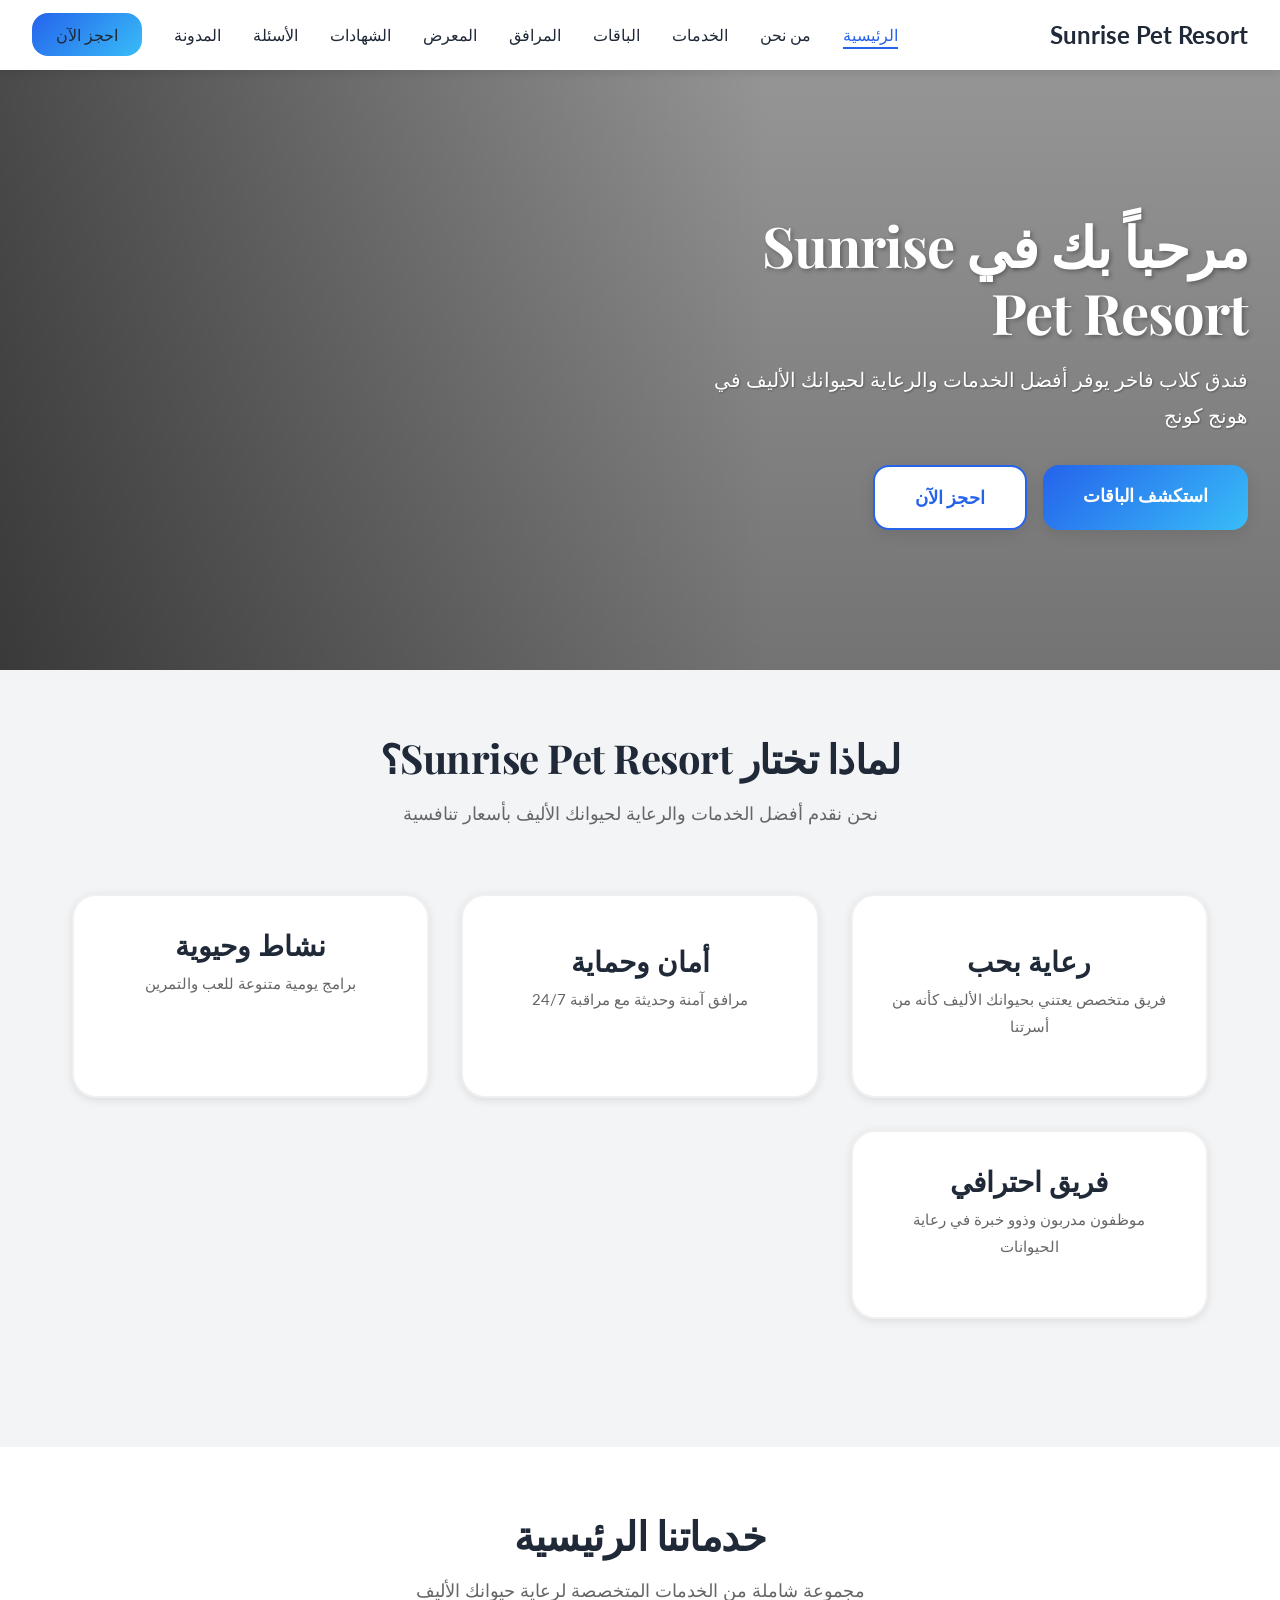
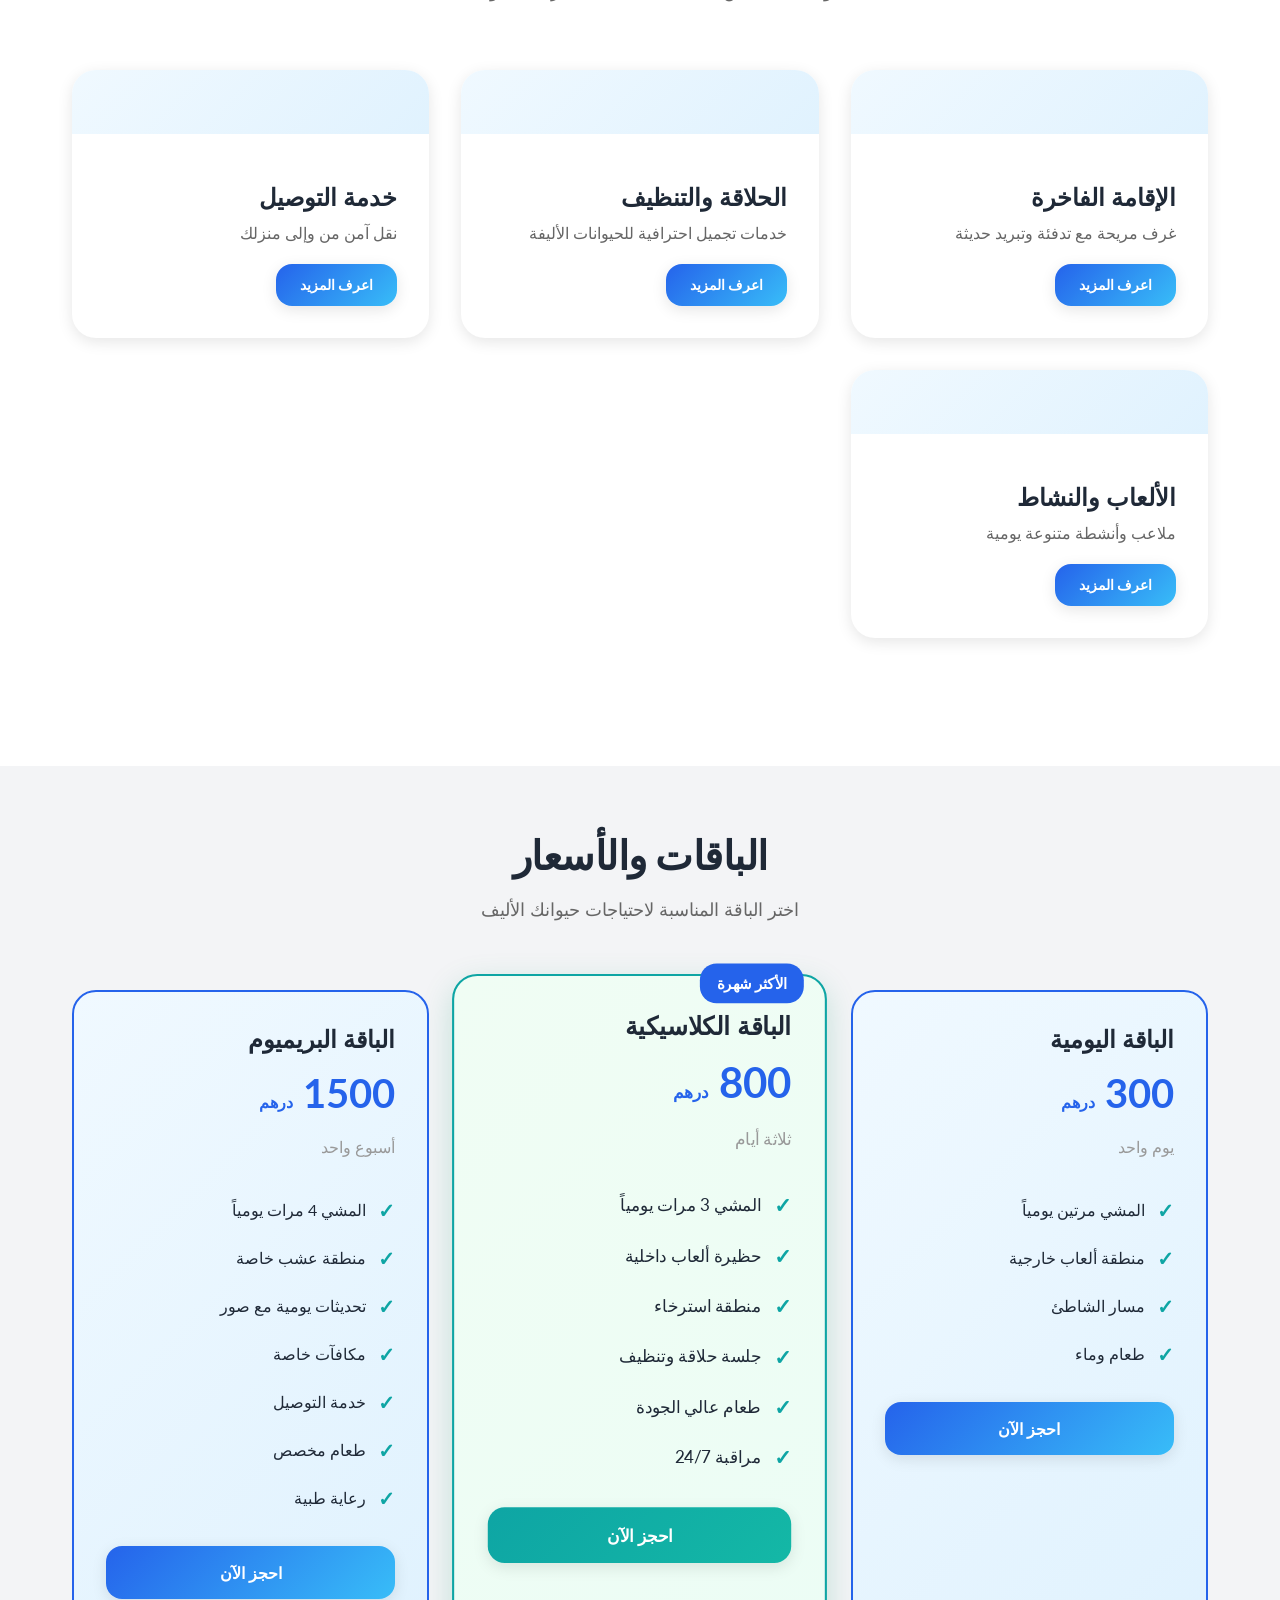
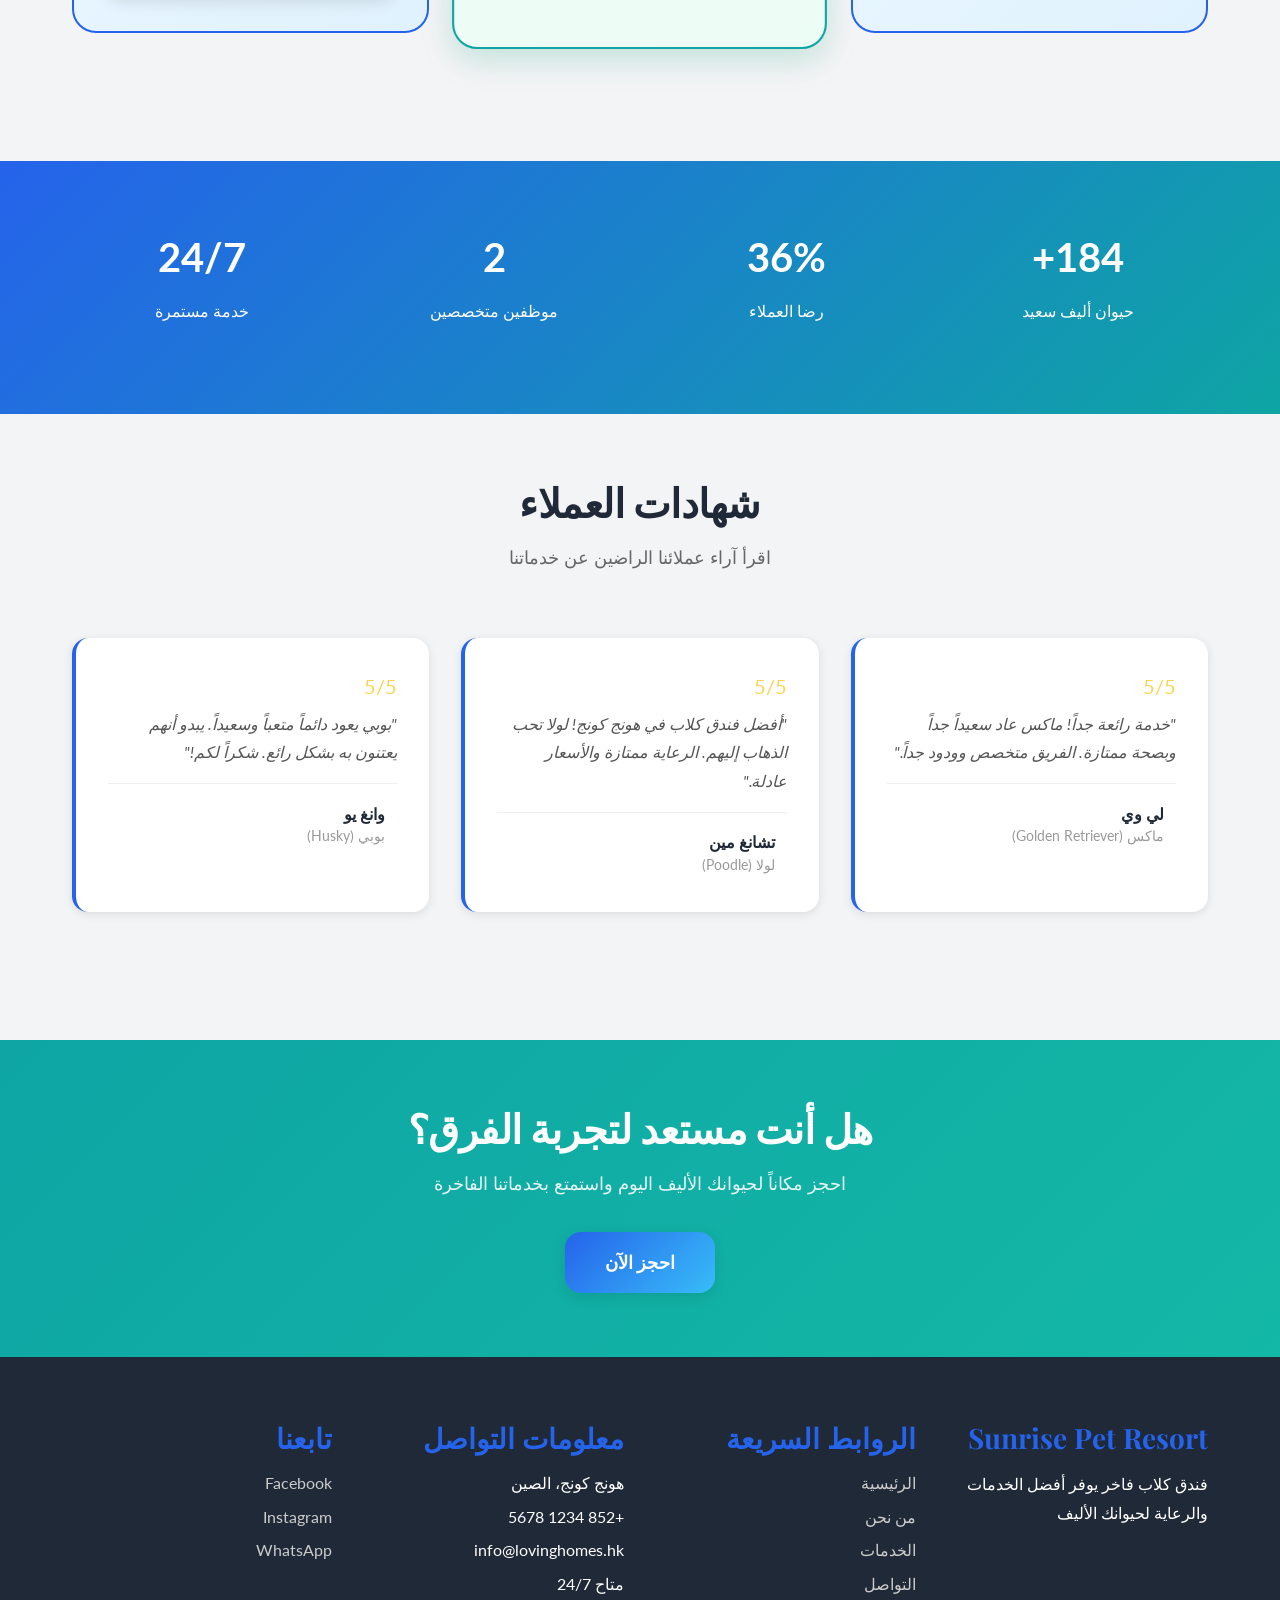
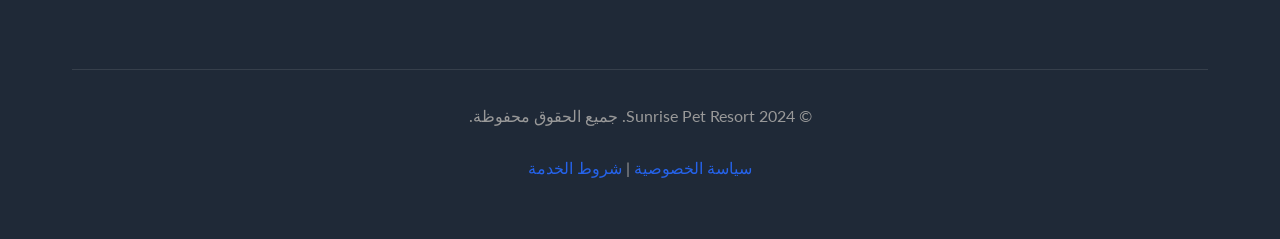
==== html/index.html @ bf55889b "Merge pull request #2 from hamzaalomari079-coder/codex/implement-multiple-website-changes Refactor s" ====
<!DOCTYPE html>
<html lang="ar" dir="rtl">
<head>
 <meta charset="UTF-8">
 <meta name="viewport" content="width=device-width, initial-scale=1.0">
 <meta name="description" content="Sunrise Pet Resort - فندق كلاب فاخر في هونج كونج يوفر أفضل الخدمات والرعاية">
 <title>Sunrise Pet Resort - فندق الكلاب الفاخر</title>
 <link rel="stylesheet" href="../css/style.css">
</head>
<body>
 <!-- ============================================
    HEADER & NAVIGATION
    ============================================ -->
 <header>
  <nav class="navbar">
   <a href="index.html" class="logo">
    
    <span>Sunrise Pet Resort</span>
   </a>
   
   <ul class="nav-links">
    <li><a href="index.html" class="active">الرئيسية</a></li>
    <li><a href="about.html">من نحن</a></li>
    <li><a href="services.html">الخدمات</a></li>
    <li><a href="packages.html">الباقات</a></li>
    <li><a href="facilities.html">المرافق</a></li>
    <li><a href="gallery.html">المعرض</a></li>
    <li><a href="testimonials.html">الشهادات</a></li>
    <li><a href="faq.html">الأسئلة</a></li>
    <li><a href="blog.html">المدونة</a></li>
    <li><a href="contact.html" class="cta-btn">احجز الآن</a></li>
   </ul>
   
   <div class="hamburger">
    <span></span>
    <span></span>
    <span></span>
   </div>
  </nav>
 </header>

 <!-- ============================================
    HERO SECTION
    ============================================ -->
 <section class="hero">
  <div class="hero-content">
   <h1>مرحباً بك في Sunrise Pet Resort</h1>
   <p>فندق كلاب فاخر يوفر أفضل الخدمات والرعاية لحيوانك الأليف في هونج كونج</p>
   <div class="hero-buttons">
    <a href="packages.html" class="btn btn-primary btn-lg">استكشف الباقات</a>
    <a href="contact.html" class="btn btn-secondary btn-lg">احجز الآن</a>
   </div>
  </div>
 </section>

 <!-- ============================================
    WHY CHOOSE US SECTION
    ============================================ -->
 <section class="section bg-light">
  <div class="container">
   <div class="section-title">
    <h2>لماذا تختار Sunrise Pet Resort؟</h2>
    <p>نحن نقدم أفضل الخدمات والرعاية لحيوانك الأليف بأسعار تنافسية</p>
   </div>

   <div class="features-grid">
    <div class="feature-card">
     <div class="feature-icon"></div>
     <h3>رعاية بحب</h3>
     <p>فريق متخصص يعتني بحيوانك الأليف كأنه من أسرتنا</p>
    </div>

    <div class="feature-card">
     <div class="feature-icon"></div>
     <h3>أمان وحماية</h3>
     <p>مرافق آمنة وحديثة مع مراقبة 24/7</p>
    </div>

    <div class="feature-card">
     
     <h3>نشاط وحيوية</h3>
     <p>برامج يومية متنوعة للعب والتمرين</p>
    </div>

    <div class="feature-card">
     
     <h3>فريق احترافي</h3>
     <p>موظفون مدربون وذوو خبرة في رعاية الحيوانات</p>
    </div>
   </div>
  </div>
 </section>

 <!-- ============================================
    SERVICES SECTION
    ============================================ -->
 <section class="section">
  <div class="container">
   <div class="section-title">
    <h2>خدماتنا الرئيسية</h2>
    <p>مجموعة شاملة من الخدمات المتخصصة لرعاية حيوانك الأليف</p>
   </div>

   <div class="features-grid">
    <div class="card">
     <div class="feature-icon" style="text-align: center; padding: 2rem; background: linear-gradient(135deg, #F0F9FF 0%, #E0F2FE 100%); font-size: 3rem;"></div>
     <div class="card-content">
      <h3 class="card-title">الإقامة الفاخرة</h3>
      <p class="card-text">غرف مريحة مع تدفئة وتبريد حديثة</p>
      <a href="services.html" class="btn btn-primary btn-sm">اعرف المزيد</a>
     </div>
    </div>

    <div class="card">
     <div class="feature-icon" style="text-align: center; padding: 2rem; background: linear-gradient(135deg, #F0F9FF 0%, #E0F2FE 100%); font-size: 3rem;"></div>
     <div class="card-content">
      <h3 class="card-title">الحلاقة والتنظيف</h3>
      <p class="card-text">خدمات تجميل احترافية للحيوانات الأليفة</p>
      <a href="services.html" class="btn btn-primary btn-sm">اعرف المزيد</a>
     </div>
    </div>

    <div class="card">
     <div class="feature-icon" style="text-align: center; padding: 2rem; background: linear-gradient(135deg, #F0F9FF 0%, #E0F2FE 100%); font-size: 3rem;"></div>
     <div class="card-content">
      <h3 class="card-title">خدمة التوصيل</h3>
      <p class="card-text">نقل آمن من وإلى منزلك</p>
      <a href="services.html" class="btn btn-primary btn-sm">اعرف المزيد</a>
     </div>
    </div>

    <div class="card">
     <div class="feature-icon" style="text-align: center; padding: 2rem; background: linear-gradient(135deg, #F0F9FF 0%, #E0F2FE 100%); font-size: 3rem;"></div>
     <div class="card-content">
      <h3 class="card-title">الألعاب والنشاط</h3>
      <p class="card-text">ملاعب وأنشطة متنوعة يومية</p>
      <a href="services.html" class="btn btn-primary btn-sm">اعرف المزيد</a>
     </div>
    </div>
   </div>
  </div>
 </section>

 <!-- ============================================
    PACKAGES SECTION
    ============================================ -->
 <section class="section bg-light">
  <div class="container">
   <div class="section-title">
    <h2>الباقات والأسعار</h2>
    <p>اختر الباقة المناسبة لاحتياجات حيوانك الأليف</p>
   </div>

   <div class="features-grid">
    <div class="package-card">
     <h3 class="card-title">الباقة اليومية</h3>
     <div class="package-price">300 <span style="font-size: 1rem;">درهم</span></div>
     <p class="text-muted">يوم واحد</p>
     <ul class="package-features">
      <li>المشي مرتين يومياً</li>
      <li>منطقة ألعاب خارجية</li>
      <li>مسار الشاطئ</li>
      <li>طعام وماء</li>
     </ul>
     <a href="contact.html" class="btn btn-primary" style="width: 100%; text-align: center;">احجز الآن</a>
    </div>

    <div class="package-card featured">
     <div class="package-badge">الأكثر شهرة</div>
     <h3 class="card-title">الباقة الكلاسيكية</h3>
     <div class="package-price">800 <span style="font-size: 1rem;">درهم</span></div>
     <p class="text-muted">ثلاثة أيام</p>
     <ul class="package-features">
      <li>المشي 3 مرات يومياً</li>
      <li>حظيرة ألعاب داخلية</li>
      <li>منطقة استرخاء</li>
      <li>جلسة حلاقة وتنظيف</li>
      <li>طعام عالي الجودة</li>
      <li>مراقبة 24/7</li>
     </ul>
     <a href="contact.html" class="btn btn-green" style="width: 100%; text-align: center;">احجز الآن</a>
    </div>

    <div class="package-card">
     <h3 class="card-title">الباقة البريميوم</h3>
     <div class="package-price">1500 <span style="font-size: 1rem;">درهم</span></div>
     <p class="text-muted">أسبوع واحد</p>
     <ul class="package-features">
      <li>المشي 4 مرات يومياً</li>
      <li>منطقة عشب خاصة</li>
      <li>تحديثات يومية مع صور</li>
      <li>مكافآت خاصة</li>
      <li>خدمة التوصيل</li>
      <li>طعام مخصص</li>
      <li>رعاية طبية</li>
     </ul>
     <a href="contact.html" class="btn btn-primary" style="width: 100%; text-align: center;">احجز الآن</a>
    </div>
   </div>
  </div>
 </section>

 <!-- ============================================
    STATS SECTION
    ============================================ -->
 <section class="section" style="background: linear-gradient(135deg, #2563EB 0%, #0EA5A4 100%); color: white;">
  <div class="container">
   <div class="stats-section" style="display: grid; grid-template-columns: repeat(auto-fit, minmax(200px, 1fr)); gap: 2rem; text-align: center;">
    <div>
     <div style="font-size: 2.5rem; font-weight: 700; margin-bottom: 0.5rem;">
      <span data-count="500">0</span>+
     </div>
     <p>حيوان أليف سعيد</p>
    </div>
    <div>
     <div style="font-size: 2.5rem; font-weight: 700; margin-bottom: 0.5rem;">
      <span data-count="98">0</span>%
     </div>
     <p>رضا العملاء</p>
    </div>
    <div>
     <div style="font-size: 2.5rem; font-weight: 700; margin-bottom: 0.5rem;">
      <span data-count="8">0</span>
     </div>
     <p>موظفين متخصصين</p>
    </div>
    <div>
     <div style="font-size: 2.5rem; font-weight: 700; margin-bottom: 0.5rem;">
      24/7
     </div>
     <p>خدمة مستمرة</p>
    </div>
   </div>
  </div>
 </section>

 <!-- ============================================
    TESTIMONIALS SECTION
    ============================================ -->
 <section class="section bg-light">
  <div class="container">
   <div class="section-title">
    <h2>شهادات العملاء</h2>
    <p>اقرأ آراء عملائنا الراضين عن خدماتنا</p>
   </div>

   <div class="features-grid">
    <div class="testimonial-card">
     <div class="stars">5/5</div>
     <p class="testimonial-text">"خدمة رائعة جداً! ماكس عاد سعيداً جداً وبصحة ممتازة. الفريق متخصص وودود جداً."</p>
     <div class="testimonial-author">
      <div class="author-avatar">‍</div>
      <div class="author-info">
       <h4>لي وي</h4>
       <p>ماكس (Golden Retriever)</p>
      </div>
     </div>
    </div>

    <div class="testimonial-card">
     <div class="stars">5/5</div>
     <p class="testimonial-text">"أفضل فندق كلاب في هونج كونج! لولا تحب الذهاب إليهم. الرعاية ممتازة والأسعار عادلة."</p>
     <div class="testimonial-author">
      <div class="author-avatar">‍</div>
      <div class="author-info">
       <h4>تشانغ مين</h4>
       <p>لولا (Poodle)</p>
      </div>
     </div>
    </div>

    <div class="testimonial-card">
     <div class="stars">5/5</div>
     <p class="testimonial-text">"بوبي يعود دائماً متعباً وسعيداً. يبدو أنهم يعتنون به بشكل رائع. شكراً لكم!"</p>
     <div class="testimonial-author">
      <div class="author-avatar">‍</div>
      <div class="author-info">
       <h4>وانغ يو</h4>
       <p>بوبي (Husky)</p>
      </div>
     </div>
    </div>
   </div>
  </div>
 </section>

 <!-- ============================================
    CTA SECTION
    ============================================ -->
 <section class="section" style="background: linear-gradient(135deg, #0EA5A4 0%, #14B8A6 100%); color: white; text-align: center;">
  <div class="container">
   <h2 style="color: white; margin-bottom: 1rem;">هل أنت مستعد لتجربة الفرق؟</h2>
   <p style="color: rgba(255, 255, 255, 0.9); margin-bottom: 2rem; font-size: 1.1rem;">احجز مكاناً لحيوانك الأليف اليوم واستمتع بخدماتنا الفاخرة</p>
   <a href="contact.html" class="btn btn-primary btn-lg">احجز الآن</a>
  </div>
 </section>

 <!-- ============================================
    FOOTER
    ============================================ -->
 <footer>
  <div class="container">
   <div class="footer-content">
    <div class="footer-section">
     <h3>Sunrise Pet Resort</h3>
     <p>فندق كلاب فاخر يوفر أفضل الخدمات والرعاية لحيوانك الأليف</p>
    </div>

    <div class="footer-section">
     <h3>الروابط السريعة</h3>
     <ul>
      <li><a href="index.html">الرئيسية</a></li>
      <li><a href="about.html">من نحن</a></li>
      <li><a href="services.html">الخدمات</a></li>
      <li><a href="contact.html">التواصل</a></li>
     </ul>
    </div>

    <div class="footer-section">
     <h3>معلومات التواصل</h3>
     <ul>
      <li> هونج كونج، الصين</li>
      <li> +852 1234 5678</li>
      <li> info@lovinghomes.hk</li>
      <li>متاح 24/7</li>
     </ul>
    </div>

    <div class="footer-section">
     <h3>تابعنا</h3>
     <ul>
      <li><a href="#">Facebook</a></li>
      <li><a href="#">Instagram</a></li>
      <li><a href="#">WhatsApp</a></li>
     </ul>
    </div>
   </div>

   <div class="footer-bottom">
    <p>&copy; 2024 Sunrise Pet Resort. جميع الحقوق محفوظة.</p>
    <p>
     <a href="privacy.html">سياسة الخصوصية</a> | 
     <a href="terms.html">شروط الخدمة</a>
    </p>
   </div>
  </div>
 </footer>

 <!-- Scroll to Top Button -->

 <script src="../js/main.js"></script>
</body>
</html>
---- css/style.css ----
/* ============================================
   LOVING HOMES DOG HOTEL - PROFESSIONAL DESIGN
   Modern, Premium, Warm & Cozy Aesthetic
   ============================================ */

/* Google Fonts Import */
@import url('https://fonts.googleapis.com/css2?family=Playfair+Display:wght@400;500;600;700;800&family=Lato:wght@300;400;500;700&family=Poppins:wght@300;400;500;600;700&display=swap');

/* ============================================
   ROOT VARIABLES & COLOR PALETTE
   ============================================ */
:root {
  /* Primary Colors - Warm & Cozy */
  --primary-orange: #2563EB;
  --primary-green: #0EA5A4;
  --primary-beige: #F5DEB3;
  
  /* Secondary Colors */
  --dark-gray: #1F2937;
  --light-gray: #F3F4F6;
  --white: #FFFFFF;
  --shadow: rgba(0, 0, 0, 0.1);
  --shadow-lg: rgba(0, 0, 0, 0.2);
  
  /* Gradients */
  --gradient-warm: linear-gradient(135deg, #2563EB 0%, #38BDF8 100%);
  --gradient-green: linear-gradient(135deg, #0EA5A4 0%, #14B8A6 100%);
  --gradient-hero: linear-gradient(135deg, rgba(0,0,0,0.4), rgba(0,0,0,0.6));
  
  /* Typography */
  --font-playfair: 'Playfair Display', serif;
  --font-lato: 'Lato', sans-serif;
  --font-poppins: 'Poppins', sans-serif;
  
  /* Spacing */
  --spacing-xs: 0.5rem;
  --spacing-sm: 1rem;
  --spacing-md: 1.5rem;
  --spacing-lg: 2rem;
  --spacing-xl: 3rem;
  --spacing-2xl: 4rem;
  
  /* Border Radius */
  --radius-sm: 0.5rem;
  --radius-md: 1rem;
  --radius-lg: 1.5rem;
  --radius-xl: 2rem;
  
  /* Transitions */
  --transition-fast: 0.2s ease-in-out;
  --transition-normal: 0.3s ease-in-out;
  --transition-slow: 0.5s ease-in-out;
}

/* ============================================
   GLOBAL STYLES
   ============================================ */
* {
  margin: 0;
  padding: 0;
  box-sizing: border-box;
}

html {
  scroll-behavior: smooth;
}

body {
  font-family: var(--font-lato);
  color: var(--dark-gray);
  background-color: var(--white);
  line-height: 1.6;
  overflow-x: hidden;
}

/* ============================================
   TYPOGRAPHY
   ============================================ */
h1, h2, h3, h4, h5, h6 {
  font-family: var(--font-playfair);
  font-weight: 700;
  line-height: 1.2;
  margin-bottom: var(--spacing-md);
}

h1 {
  font-size: 3.5rem;
  letter-spacing: -1px;
}

h2 {
  font-size: 2.5rem;
  letter-spacing: -0.5px;
}

h3 {
  font-size: 1.75rem;
}

h4 {
  font-size: 1.5rem;
}

p {
  margin-bottom: var(--spacing-md);
  font-size: 1rem;
  line-height: 1.8;
}

a {
  color: var(--primary-orange);
  text-decoration: none;
  transition: color var(--transition-normal);
}

a:hover {
  color: var(--primary-green);
}

/* ============================================
   BUTTONS & INTERACTIVE ELEMENTS
   ============================================ */
.btn {
  display: inline-block;
  padding: 0.875rem 2rem;
  border: none;
  border-radius: var(--radius-md);
  font-family: var(--font-lato);
  font-weight: 600;
  font-size: 1rem;
  cursor: pointer;
  transition: all var(--transition-normal);
  text-decoration: none;
  text-align: center;
  box-shadow: 0 4px 15px rgba(0, 0, 0, 0.1);
}

.btn:hover {
  transform: translateY(-2px);
  box-shadow: 0 6px 20px rgba(0, 0, 0, 0.15);
}

.btn-primary {
  background: var(--gradient-warm);
  color: var(--white);
}

.btn-primary:hover {
  background: linear-gradient(135deg, #C86B00 0%, #E58D00 100%);
}

.btn-secondary {
  background: var(--white);
  color: var(--primary-orange);
  border: 2px solid var(--primary-orange);
}

.btn-secondary:hover {
  background: var(--primary-orange);
  color: var(--white);
}

.btn-green {
  background: var(--gradient-green);
  color: var(--white);
}

.btn-green:hover {
  background: linear-gradient(135deg, #047857 0%, #0EA5A4 100%);
}

.btn-sm {
  padding: 0.625rem 1.5rem;
  font-size: 0.875rem;
}

.btn-lg {
  padding: 1rem 2.5rem;
  font-size: 1.125rem;
}

/* ============================================
   HEADER & NAVIGATION
   ============================================ */
header {
  background: var(--white);
  box-shadow: 0 2px 10px var(--shadow);
  position: sticky;
  top: 0;
  z-index: 1000;
  transition: all var(--transition-normal);
}

header.scrolled {
  box-shadow: 0 4px 20px var(--shadow-lg);
}

.navbar {
  display: flex;
  justify-content: space-between;
  align-items: center;
  padding: 1rem 2rem;
  max-width: 1400px;
  margin: 0 auto;
}

.logo {
  display: flex;
  align-items: center;
  gap: 0.75rem;
  font-size: 1.5rem;
  font-weight: 700;
  color: var(--dark-gray);
  text-decoration: none;
}

.logo-icon {
  font-size: 2rem;
}

.nav-links {
  display: flex;
  list-style: none;
  gap: 2rem;
  align-items: center;
}

.nav-links a {
  color: var(--dark-gray);
  font-weight: 500;
  transition: color var(--transition-normal);
  position: relative;
}

.nav-links a:hover,
.nav-links a.active {
  color: var(--primary-orange);
}

.nav-links a::after {
  content: '';
  position: absolute;
  bottom: -5px;
  left: 0;
  width: 0;
  height: 2px;
  background: var(--primary-orange);
  transition: width var(--transition-normal);
}

.nav-links a:hover::after,
.nav-links a.active::after {
  width: 100%;
}

.cta-btn {
  background: var(--gradient-warm);
  color: var(--white);
  padding: 0.75rem 1.5rem;
  border-radius: var(--radius-md);
  font-weight: 600;
  transition: all var(--transition-normal);
}

.cta-btn:hover {
  transform: scale(1.05);
  box-shadow: 0 4px 15px rgba(217, 119, 6, 0.3);
}

.hamburger {
  display: none;
  flex-direction: column;
  cursor: pointer;
  gap: 5px;
}

.hamburger span {
  width: 25px;
  height: 3px;
  background: var(--dark-gray);
  border-radius: 2px;
  transition: all var(--transition-normal);
}

/* ============================================
   HERO SECTION
   ============================================ */
.hero {
  position: relative;
  height: 600px;
  background: linear-gradient(rgba(0, 0, 0, 0.4), rgba(0, 0, 0, 0.6)), 
              url('https://d2xsxph8kpxj0f.cloudfront.net/310519663247499026/dhzDYofDq4uJ2NDVGGGCPe/hero-banner-QMYFJBBqWg57wdN3U2oU3w.webp');
  background-size: cover;
  background-position: center;
  background-attachment: fixed;
  display: flex;
  align-items: center;
  justify-content: flex-start;
  overflow: hidden;
}

.hero::before {
  content: '';
  position: absolute;
  top: 0;
  left: 0;
  right: 0;
  bottom: 0;
  background: linear-gradient(90deg, rgba(0,0,0,0.5) 0%, transparent 60%);
  z-index: 1;
}

.hero-content {
  position: relative;
  z-index: 2;
  max-width: 600px;
  padding: 0 2rem;
  color: var(--white);
  animation: slideInLeft 0.8s ease-out;
}

.hero-content h1 {
  font-size: 3.5rem;
  margin-bottom: 1rem;
  text-shadow: 2px 2px 4px rgba(0, 0, 0, 0.3);
}

.hero-content p {
  font-size: 1.25rem;
  margin-bottom: 2rem;
  text-shadow: 1px 1px 2px rgba(0, 0, 0, 0.3);
}

.hero-buttons {
  display: flex;
  gap: 1rem;
  flex-wrap: wrap;
}

@keyframes slideInLeft {
  from {
    opacity: 0;
    transform: translateX(-50px);
  }
  to {
    opacity: 1;
    transform: translateX(0);
  }
}

/* ============================================
   CONTAINER & SECTIONS
   ============================================ */
.container {
  max-width: 1200px;
  margin: 0 auto;
  padding: 0 2rem;
}

.section {
  padding: var(--spacing-2xl) 0;
}

.section-title {
  text-align: center;
  margin-bottom: var(--spacing-2xl);
}

.section-title h2 {
  font-size: 2.5rem;
  margin-bottom: 1rem;
}

.section-title p {
  font-size: 1.1rem;
  color: #666;
  max-width: 600px;
  margin: 0 auto;
}

/* ============================================
   FEATURES GRID
   ============================================ */
.features-grid {
  display: grid;
  grid-template-columns: repeat(auto-fit, minmax(280px, 1fr));
  gap: var(--spacing-lg);
  margin-bottom: var(--spacing-2xl);
}

.feature-card {
  background: var(--white);
  border: 2px solid #f0f0f0;
  border-radius: var(--radius-lg);
  padding: var(--spacing-lg);
  text-align: center;
  transition: all var(--transition-normal);
  box-shadow: 0 2px 10px var(--shadow);
}

.feature-card:hover {
  transform: translateY(-10px);
  border-color: var(--primary-orange);
  box-shadow: 0 10px 30px rgba(217, 119, 6, 0.2);
}

.feature-icon {
  font-size: 3rem;
  margin-bottom: 1rem;
}

.feature-card h3 {
  margin-bottom: 0.5rem;
}

.feature-card p {
  color: #666;
  font-size: 0.95rem;
}

/* ============================================
   CARDS & PACKAGES
   ============================================ */
.card {
  background: var(--white);
  border-radius: var(--radius-lg);
  overflow: hidden;
  box-shadow: 0 4px 15px var(--shadow);
  transition: all var(--transition-normal);
}

.card:hover {
  transform: translateY(-5px);
  box-shadow: 0 8px 25px var(--shadow-lg);
}

.card-image {
  width: 100%;
  height: 250px;
  object-fit: cover;
  transition: transform var(--transition-slow);
}

.card:hover .card-image {
  transform: scale(1.05);
}

.card-content {
  padding: var(--spacing-lg);
}

.card-title {
  font-size: 1.5rem;
  margin-bottom: 0.5rem;
}

.card-text {
  color: #666;
  margin-bottom: 1rem;
}

/* ============================================
   PACKAGE CARDS
   ============================================ */
.package-card {
  background: linear-gradient(135deg, #F0F9FF 0%, #E0F2FE 100%);
  border: 2px solid var(--primary-orange);
  border-radius: var(--radius-lg);
  padding: var(--spacing-lg);
  position: relative;
  transition: all var(--transition-normal);
}

.package-card.featured {
  transform: scale(1.05);
  border-color: var(--primary-green);
  background: linear-gradient(135deg, #F0FDF4 0%, #ECFDF5 100%);
  box-shadow: 0 10px 30px rgba(5, 150, 105, 0.2);
}

.package-badge {
  position: absolute;
  top: -12px;
  right: 20px;
  background: var(--primary-orange);
  color: var(--white);
  padding: 0.5rem 1rem;
  border-radius: var(--radius-md);
  font-weight: 600;
  font-size: 0.875rem;
}

.package-price {
  font-size: 2.5rem;
  font-weight: 700;
  color: var(--primary-orange);
  margin-bottom: 0.5rem;
}

.package-features {
  list-style: none;
  margin: 1.5rem 0;
}

.package-features li {
  padding: 0.5rem 0;
  display: flex;
  align-items: center;
  gap: 0.75rem;
}

.package-features li::before {
  content: '✓';
  color: var(--primary-green);
  font-weight: bold;
  font-size: 1.25rem;
}

/* ============================================
   TESTIMONIALS
   ============================================ */
.testimonial-card {
  background: var(--white);
  border-left: 4px solid var(--primary-orange);
  padding: var(--spacing-lg);
  border-radius: var(--radius-md);
  box-shadow: 0 2px 10px var(--shadow);
  transition: all var(--transition-normal);
}

.testimonial-card:hover {
  box-shadow: 0 6px 20px var(--shadow-lg);
  transform: translateY(-3px);
}

.stars {
  color: #FCD34D;
  font-size: 1.25rem;
  margin-bottom: 0.5rem;
}

.testimonial-text {
  font-style: italic;
  color: #555;
  margin-bottom: 1rem;
  line-height: 1.8;
}

.testimonial-author {
  display: flex;
  align-items: center;
  gap: 0.75rem;
  border-top: 1px solid #eee;
  padding-top: 1rem;
}

.author-avatar {
  font-size: 2rem;
}

.author-info h4 {
  margin: 0;
  font-size: 1rem;
}

.author-info p {
  margin: 0;
  font-size: 0.875rem;
  color: #999;
}

/* ============================================
   FOOTER
   ============================================ */
footer {
  background: var(--dark-gray);
  color: var(--white);
  padding: var(--spacing-2xl) 0 var(--spacing-lg);
}

.footer-content {
  display: grid;
  grid-template-columns: repeat(auto-fit, minmax(250px, 1fr));
  gap: var(--spacing-lg);
  margin-bottom: var(--spacing-2xl);
}

.footer-section h3 {
  color: var(--primary-orange);
  margin-bottom: 1rem;
}

.footer-section ul {
  list-style: none;
}

.footer-section ul li {
  margin-bottom: 0.5rem;
}

.footer-section a {
  color: #ccc;
  transition: color var(--transition-normal);
}

.footer-section a:hover {
  color: var(--primary-orange);
}

.footer-bottom {
  border-top: 1px solid rgba(255, 255, 255, 0.1);
  padding-top: var(--spacing-lg);
  text-align: center;
  color: #999;
}

/* ============================================
   FORMS
   ============================================ */
.form-group {
  margin-bottom: var(--spacing-md);
}

.form-group label {
  display: block;
  margin-bottom: 0.5rem;
  font-weight: 600;
  color: var(--dark-gray);
}

.form-group input,
.form-group textarea,
.form-group select {
  width: 100%;
  padding: 0.875rem;
  border: 2px solid #e0e0e0;
  border-radius: var(--radius-md);
  font-family: var(--font-lato);
  font-size: 1rem;
  transition: all var(--transition-normal);
}

.form-group input:focus,
.form-group textarea:focus,
.form-group select:focus {
  outline: none;
  border-color: var(--primary-orange);
  box-shadow: 0 0 0 3px rgba(217, 119, 6, 0.1);
}

.form-group textarea {
  resize: vertical;
  min-height: 150px;
}

/* ============================================
   UTILITIES
   ============================================ */
.text-center {
  text-align: center;
}

.text-right {
  text-align: right;
}

.text-left {
  text-align: left;
}

.mt-1 { margin-top: var(--spacing-sm); }
.mt-2 { margin-top: var(--spacing-md); }
.mt-3 { margin-top: var(--spacing-lg); }
.mt-4 { margin-top: var(--spacing-xl); }

.mb-1 { margin-bottom: var(--spacing-sm); }
.mb-2 { margin-bottom: var(--spacing-md); }
.mb-3 { margin-bottom: var(--spacing-lg); }
.mb-4 { margin-bottom: var(--spacing-xl); }

.py-1 { padding-top: var(--spacing-sm); padding-bottom: var(--spacing-sm); }
.py-2 { padding-top: var(--spacing-md); padding-bottom: var(--spacing-md); }
.py-3 { padding-top: var(--spacing-lg); padding-bottom: var(--spacing-lg); }
.py-4 { padding-top: var(--spacing-xl); padding-bottom: var(--spacing-xl); }

.bg-light { background-color: var(--light-gray); }
.bg-white { background-color: var(--white); }

.text-muted { color: #999; }
.text-dark { color: var(--dark-gray); }

/* ============================================
   RESPONSIVE DESIGN
   ============================================ */
@media (max-width: 768px) {
  h1 { font-size: 2.5rem; }
  h2 { font-size: 1.75rem; }
  h3 { font-size: 1.5rem; }
  
  .navbar {
    padding: 1rem;
  }
  
  .nav-links {
    display: none;
    position: absolute;
    top: 60px;
    left: 0;
    right: 0;
    background: var(--white);
    flex-direction: column;
    gap: 0;
    padding: 1rem;
    box-shadow: 0 4px 10px var(--shadow);
  }
  
  .nav-links.active {
    display: flex;
  }
  
  .hamburger {
    display: flex;
  }
  
  .hero {
    height: 400px;
  }
  
  .hero-content h1 {
    font-size: 2rem;
  }
  
  .hero-content p {
    font-size: 1rem;
  }
  
  .hero-buttons {
    flex-direction: column;
  }
  
  .hero-buttons .btn {
    width: 100%;
  }
  
  .section {
    padding: var(--spacing-xl) 0;
  }
  
  .features-grid {
    grid-template-columns: 1fr;
  }
  
  .package-card.featured {
    transform: scale(1);
  }
  
  .footer-content {
    grid-template-columns: 1fr;
  }
}

@media (max-width: 480px) {
  h1 { font-size: 1.75rem; }
  h2 { font-size: 1.5rem; }
  
  .container {
    padding: 0 1rem;
  }
  
  .navbar {
    padding: 0.75rem;
  }
  
  .hero {
    height: 300px;
  }
  
  .hero-content {
    padding: 0 1rem;
  }
  
  .hero-content h1 {
    font-size: 1.5rem;
  }
  
  .section {
    padding: var(--spacing-lg) 0;
  }
}

/* ============================================
   ANIMATIONS
   ============================================ */
@keyframes fadeIn {
  from {
    opacity: 0;
  }
  to {
    opacity: 1;
  }
}

@keyframes slideUp {
  from {
    opacity: 0;
    transform: translateY(30px);
  }
  to {
    opacity: 1;
    transform: translateY(0);
  }
}

@keyframes pulse {
  0%, 100% {
    opacity: 1;
  }
  50% {
    opacity: 0.7;
  }
}

.fade-in {
  animation: fadeIn 0.6s ease-out;
}

.slide-up {
  animation: slideUp 0.6s ease-out;
}
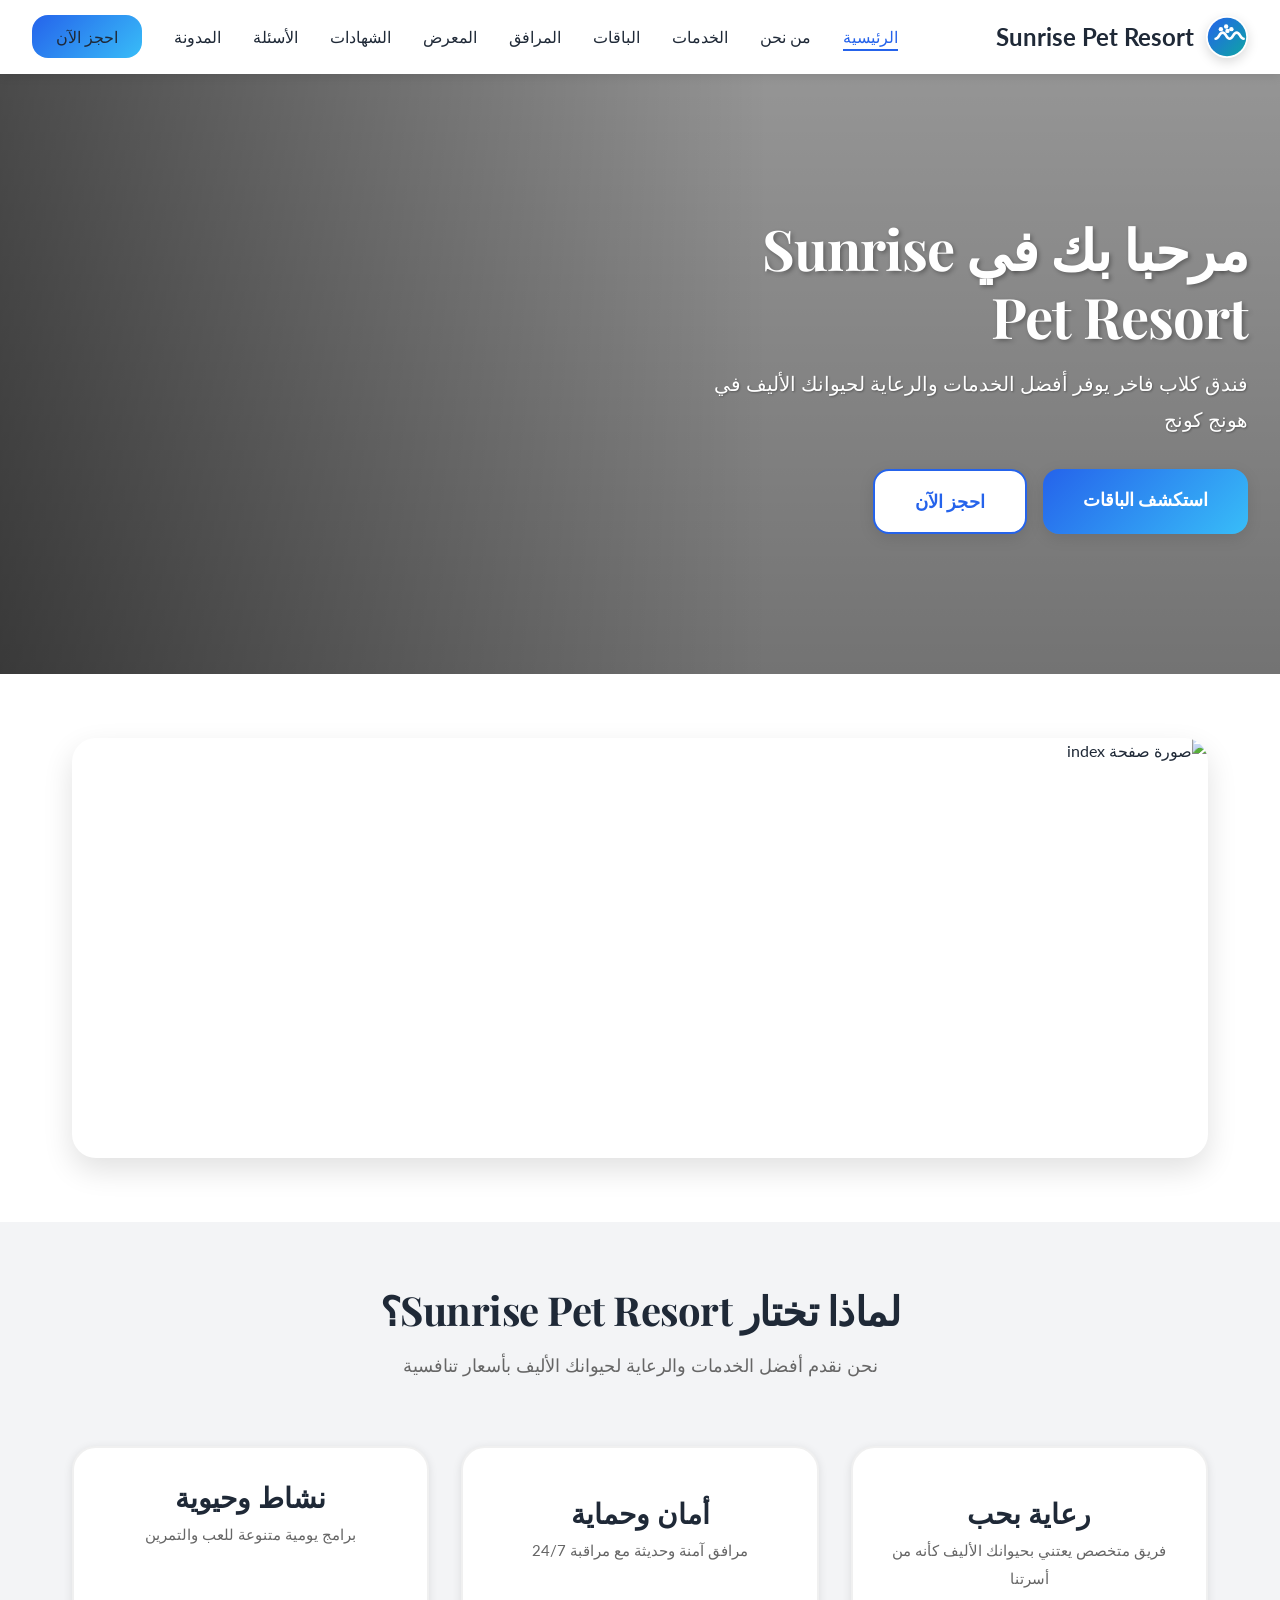
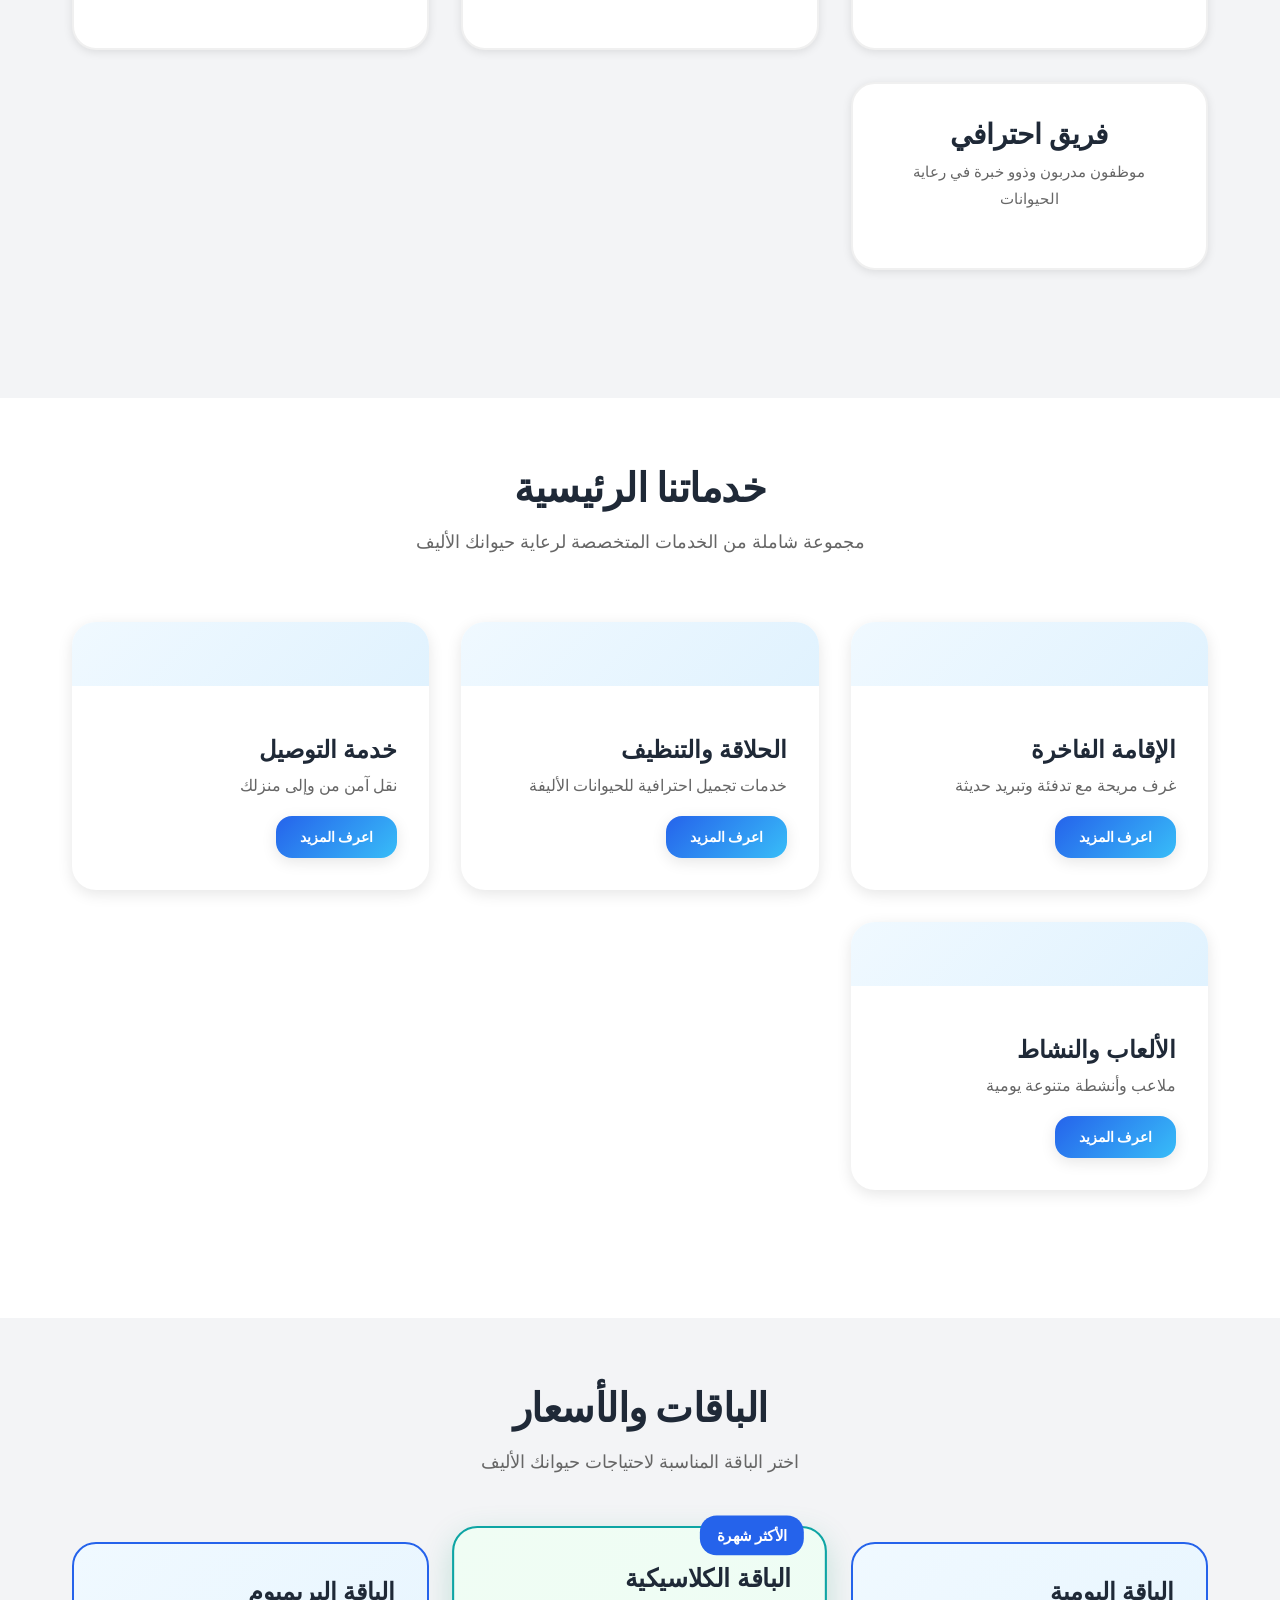
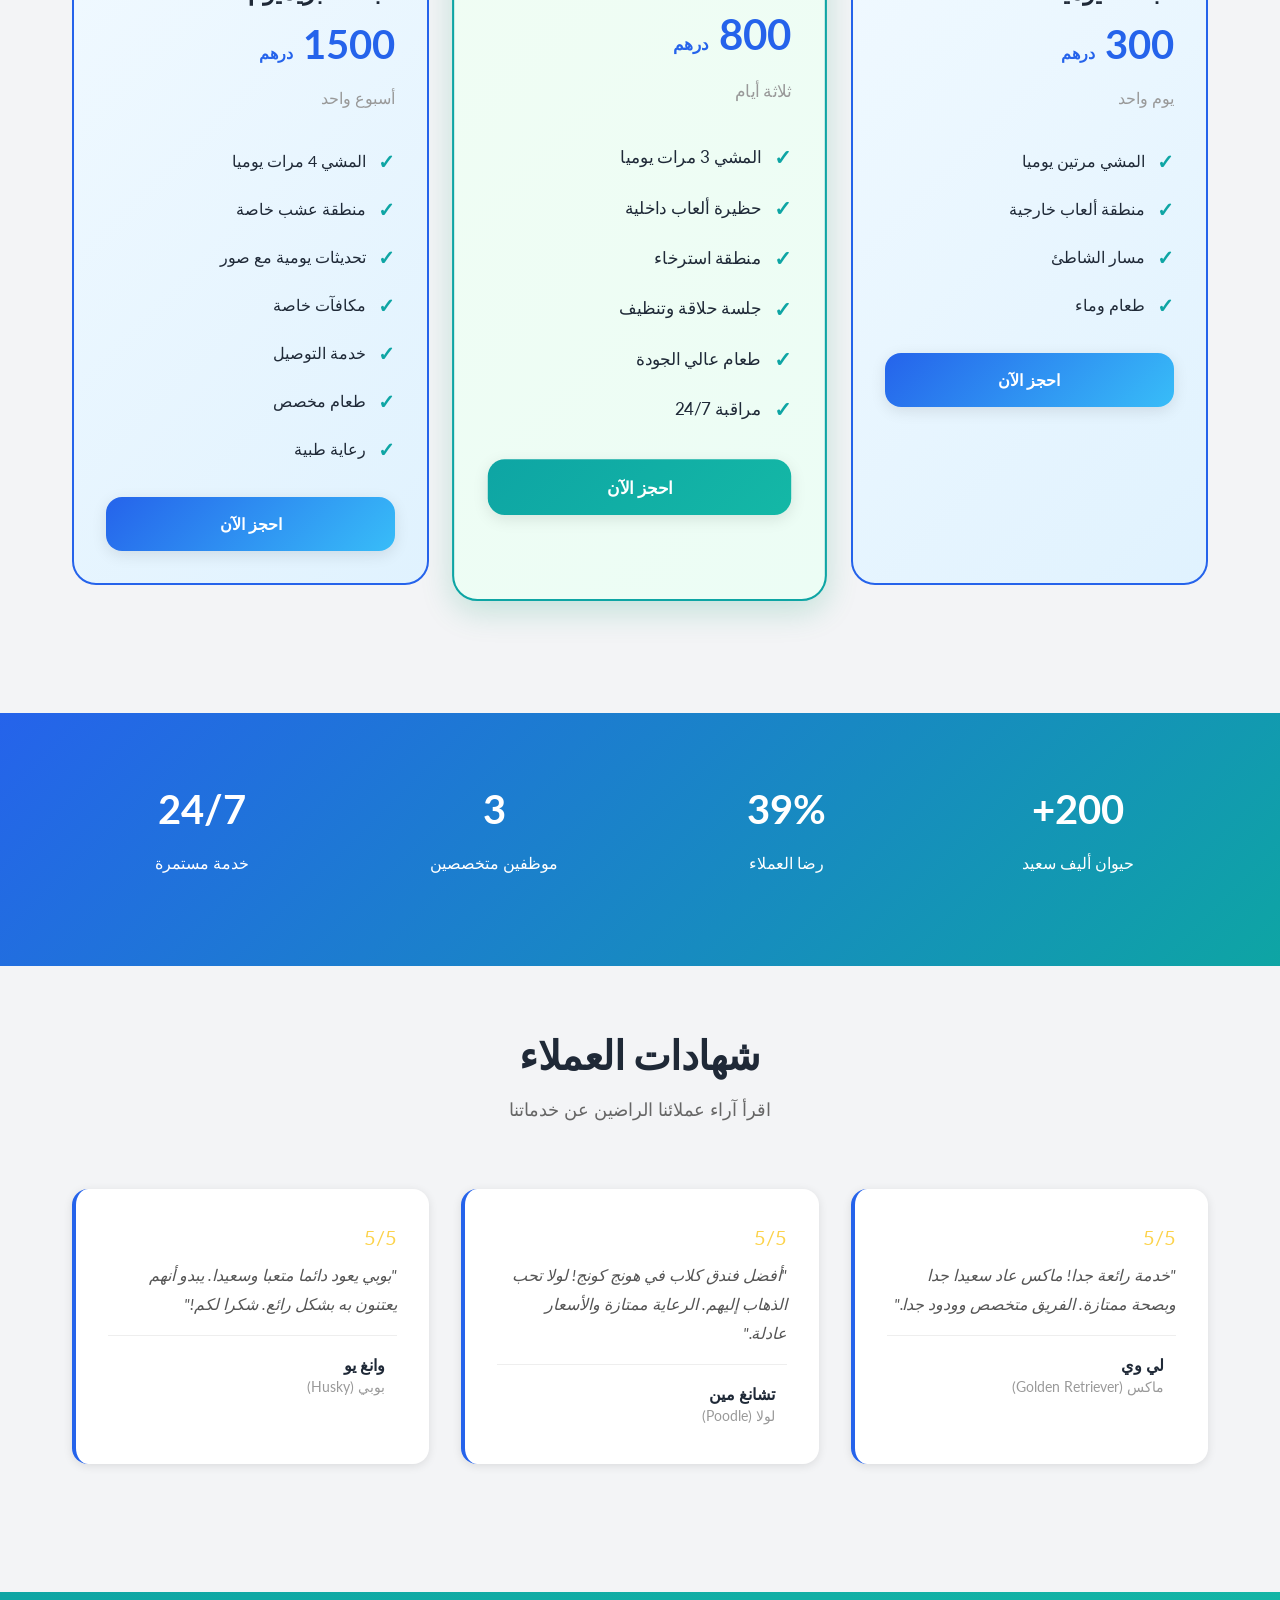
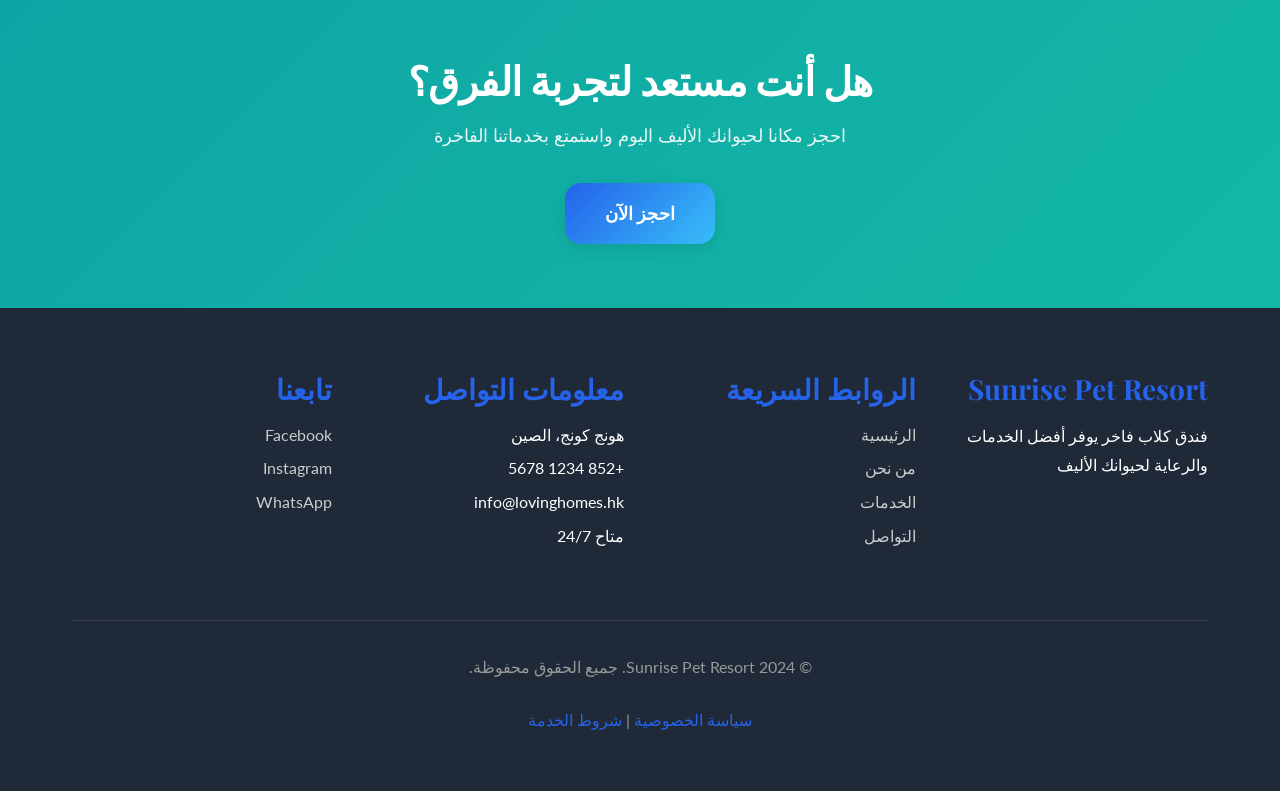
==== commit 66ceb75b: "Clean extra comments and remove Arabic diacritics across site" ====
--- a/html/index.html
+++ b/html/index.html
@@ -8,13 +8,11 @@
  <link rel="stylesheet" href="../css/style.css">
 </head>
 <body>
- <!-- ============================================
-    HEADER & NAVIGATION
-    ============================================ -->
+ 
  <header>
   <nav class="navbar">
    <a href="index.html" class="logo">
-    
+    <img src="../emoji/logo.svg" alt="Sunrise Pet Resort Logo" class="site-logo">
     <span>Sunrise Pet Resort</span>
    </a>
    
@@ -39,12 +37,10 @@
   </nav>
  </header>
 
- <!-- ============================================
-    HERO SECTION
-    ============================================ -->
+ 
  <section class="hero">
   <div class="hero-content">
-   <h1>مرحباً بك في Sunrise Pet Resort</h1>
+   <h1>مرحبا بك في Sunrise Pet Resort</h1>
    <p>فندق كلاب فاخر يوفر أفضل الخدمات والرعاية لحيوانك الأليف في هونج كونج</p>
    <div class="hero-buttons">
     <a href="packages.html" class="btn btn-primary btn-lg">استكشف الباقات</a>
@@ -53,9 +49,15 @@
   </div>
  </section>
 
- <!-- ============================================
-    WHY CHOOSE US SECTION
-    ============================================ -->
+ <section class="section page-cover-section">
+  <div class="container">
+   <div class="page-cover">
+    <img src="../images/home-main.jpg" alt="صورة صفحة index" loading="lazy">
+   </div>
+  </div>
+ </section>
+
+ 
  <section class="section bg-light">
   <div class="container">
    <div class="section-title">
@@ -91,9 +93,7 @@
   </div>
  </section>
 
- <!-- ============================================
-    SERVICES SECTION
-    ============================================ -->
+ 
  <section class="section">
   <div class="container">
    <div class="section-title">
@@ -141,9 +141,7 @@
   </div>
  </section>
 
- <!-- ============================================
-    PACKAGES SECTION
-    ============================================ -->
+ 
  <section class="section bg-light">
   <div class="container">
    <div class="section-title">
@@ -157,7 +155,7 @@
      <div class="package-price">300 <span style="font-size: 1rem;">درهم</span></div>
      <p class="text-muted">يوم واحد</p>
      <ul class="package-features">
-      <li>المشي مرتين يومياً</li>
+      <li>المشي مرتين يوميا</li>
       <li>منطقة ألعاب خارجية</li>
       <li>مسار الشاطئ</li>
       <li>طعام وماء</li>
@@ -171,7 +169,7 @@
      <div class="package-price">800 <span style="font-size: 1rem;">درهم</span></div>
      <p class="text-muted">ثلاثة أيام</p>
      <ul class="package-features">
-      <li>المشي 3 مرات يومياً</li>
+      <li>المشي 3 مرات يوميا</li>
       <li>حظيرة ألعاب داخلية</li>
       <li>منطقة استرخاء</li>
       <li>جلسة حلاقة وتنظيف</li>
@@ -186,7 +184,7 @@
      <div class="package-price">1500 <span style="font-size: 1rem;">درهم</span></div>
      <p class="text-muted">أسبوع واحد</p>
      <ul class="package-features">
-      <li>المشي 4 مرات يومياً</li>
+      <li>المشي 4 مرات يوميا</li>
       <li>منطقة عشب خاصة</li>
       <li>تحديثات يومية مع صور</li>
       <li>مكافآت خاصة</li>
@@ -200,9 +198,7 @@
   </div>
  </section>
 
- <!-- ============================================
-    STATS SECTION
-    ============================================ -->
+ 
  <section class="section" style="background: linear-gradient(135deg, #2563EB 0%, #0EA5A4 100%); color: white;">
   <div class="container">
    <div class="stats-section" style="display: grid; grid-template-columns: repeat(auto-fit, minmax(200px, 1fr)); gap: 2rem; text-align: center;">
@@ -234,9 +230,7 @@
   </div>
  </section>
 
- <!-- ============================================
-    TESTIMONIALS SECTION
-    ============================================ -->
+ 
  <section class="section bg-light">
   <div class="container">
    <div class="section-title">
@@ -247,7 +241,7 @@
    <div class="features-grid">
     <div class="testimonial-card">
      <div class="stars">5/5</div>
-     <p class="testimonial-text">"خدمة رائعة جداً! ماكس عاد سعيداً جداً وبصحة ممتازة. الفريق متخصص وودود جداً."</p>
+     <p class="testimonial-text">"خدمة رائعة جدا! ماكس عاد سعيدا جدا وبصحة ممتازة. الفريق متخصص وودود جدا."</p>
      <div class="testimonial-author">
       <div class="author-avatar">‍</div>
       <div class="author-info">
@@ -271,7 +265,7 @@
 
     <div class="testimonial-card">
      <div class="stars">5/5</div>
-     <p class="testimonial-text">"بوبي يعود دائماً متعباً وسعيداً. يبدو أنهم يعتنون به بشكل رائع. شكراً لكم!"</p>
+     <p class="testimonial-text">"بوبي يعود دائما متعبا وسعيدا. يبدو أنهم يعتنون به بشكل رائع. شكرا لكم!"</p>
      <div class="testimonial-author">
       <div class="author-avatar">‍</div>
       <div class="author-info">
@@ -284,20 +278,16 @@
   </div>
  </section>
 
- <!-- ============================================
-    CTA SECTION
-    ============================================ -->
+ 
  <section class="section" style="background: linear-gradient(135deg, #0EA5A4 0%, #14B8A6 100%); color: white; text-align: center;">
   <div class="container">
    <h2 style="color: white; margin-bottom: 1rem;">هل أنت مستعد لتجربة الفرق؟</h2>
-   <p style="color: rgba(255, 255, 255, 0.9); margin-bottom: 2rem; font-size: 1.1rem;">احجز مكاناً لحيوانك الأليف اليوم واستمتع بخدماتنا الفاخرة</p>
+   <p style="color: rgba(255, 255, 255, 0.9); margin-bottom: 2rem; font-size: 1.1rem;">احجز مكانا لحيوانك الأليف اليوم واستمتع بخدماتنا الفاخرة</p>
    <a href="contact.html" class="btn btn-primary btn-lg">احجز الآن</a>
   </div>
  </section>
 
- <!-- ============================================
-    FOOTER
-    ============================================ -->
+ 
  <footer>
   <div class="container">
    <div class="footer-content">
@@ -346,7 +336,7 @@
   </div>
  </footer>
 
- <!-- Scroll to Top Button -->
+ 
 
  <script src="../js/main.js"></script>
 </body>
--- a/css/style.css
+++ b/css/style.css
@@ -1,38 +1,31 @@
-/* ============================================
-   LOVING HOMES DOG HOTEL - PROFESSIONAL DESIGN
-   Modern, Premium, Warm & Cozy Aesthetic
-   ============================================ */
-
-/* Google Fonts Import */
+
+
 @import url('https://fonts.googleapis.com/css2?family=Playfair+Display:wght@400;500;600;700;800&family=Lato:wght@300;400;500;700&family=Poppins:wght@300;400;500;600;700&display=swap');
 
-/* ============================================
-   ROOT VARIABLES & COLOR PALETTE
-   ============================================ */
 :root {
-  /* Primary Colors - Warm & Cozy */
+  
   --primary-orange: #2563EB;
   --primary-green: #0EA5A4;
   --primary-beige: #F5DEB3;
   
-  /* Secondary Colors */
+  
   --dark-gray: #1F2937;
   --light-gray: #F3F4F6;
   --white: #FFFFFF;
   --shadow: rgba(0, 0, 0, 0.1);
   --shadow-lg: rgba(0, 0, 0, 0.2);
   
-  /* Gradients */
+  
   --gradient-warm: linear-gradient(135deg, #2563EB 0%, #38BDF8 100%);
   --gradient-green: linear-gradient(135deg, #0EA5A4 0%, #14B8A6 100%);
   --gradient-hero: linear-gradient(135deg, rgba(0,0,0,0.4), rgba(0,0,0,0.6));
   
-  /* Typography */
+  
   --font-playfair: 'Playfair Display', serif;
   --font-lato: 'Lato', sans-serif;
   --font-poppins: 'Poppins', sans-serif;
   
-  /* Spacing */
+  
   --spacing-xs: 0.5rem;
   --spacing-sm: 1rem;
   --spacing-md: 1.5rem;
@@ -40,21 +33,18 @@
   --spacing-xl: 3rem;
   --spacing-2xl: 4rem;
   
-  /* Border Radius */
+  
   --radius-sm: 0.5rem;
   --radius-md: 1rem;
   --radius-lg: 1.5rem;
   --radius-xl: 2rem;
   
-  /* Transitions */
+  
   --transition-fast: 0.2s ease-in-out;
   --transition-normal: 0.3s ease-in-out;
   --transition-slow: 0.5s ease-in-out;
 }
 
-/* ============================================
-   GLOBAL STYLES
-   ============================================ */
 * {
   margin: 0;
   padding: 0;
@@ -73,9 +63,6 @@
   overflow-x: hidden;
 }
 
-/* ============================================
-   TYPOGRAPHY
-   ============================================ */
 h1, h2, h3, h4, h5, h6 {
   font-family: var(--font-playfair);
   font-weight: 700;
@@ -117,9 +104,6 @@
   color: var(--primary-green);
 }
 
-/* ============================================
-   BUTTONS & INTERACTIVE ELEMENTS
-   ============================================ */
 .btn {
   display: inline-block;
   padding: 0.875rem 2rem;
@@ -179,9 +163,6 @@
   font-size: 1.125rem;
 }
 
-/* ============================================
-   HEADER & NAVIGATION
-   ============================================ */
 header {
   background: var(--white);
   box-shadow: 0 2px 10px var(--shadow);
@@ -216,6 +197,14 @@
 
 .logo-icon {
   font-size: 2rem;
+}
+
+.site-logo {
+  width: 42px;
+  height: 42px;
+  border-radius: 50%;
+  object-fit: cover;
+  box-shadow: 0 4px 12px rgba(0, 0, 0, 0.15);
 }
 
 .nav-links {
@@ -262,6 +251,23 @@
   transition: all var(--transition-normal);
 }
 
+.page-cover-section {
+  padding-top: 2rem;
+}
+
+.page-cover {
+  border-radius: var(--radius-lg);
+  overflow: hidden;
+  box-shadow: 0 12px 30px rgba(0, 0, 0, 0.12);
+}
+
+.page-cover img {
+  width: 100%;
+  height: 420px;
+  object-fit: cover;
+  display: block;
+}
+
 .cta-btn:hover {
   transform: scale(1.05);
   box-shadow: 0 4px 15px rgba(217, 119, 6, 0.3);
@@ -282,9 +288,6 @@
   transition: all var(--transition-normal);
 }
 
-/* ============================================
-   HERO SECTION
-   ============================================ */
 .hero {
   position: relative;
   height: 600px;
@@ -348,9 +351,6 @@
   }
 }
 
-/* ============================================
-   CONTAINER & SECTIONS
-   ============================================ */
 .container {
   max-width: 1200px;
   margin: 0 auto;
@@ -378,9 +378,6 @@
   margin: 0 auto;
 }
 
-/* ============================================
-   FEATURES GRID
-   ============================================ */
 .features-grid {
   display: grid;
   grid-template-columns: repeat(auto-fit, minmax(280px, 1fr));
@@ -418,9 +415,6 @@
   font-size: 0.95rem;
 }
 
-/* ============================================
-   CARDS & PACKAGES
-   ============================================ */
 .card {
   background: var(--white);
   border-radius: var(--radius-lg);
@@ -459,9 +453,6 @@
   margin-bottom: 1rem;
 }
 
-/* ============================================
-   PACKAGE CARDS
-   ============================================ */
 .package-card {
   background: linear-gradient(135deg, #F0F9FF 0%, #E0F2FE 100%);
   border: 2px solid var(--primary-orange);
@@ -516,9 +507,6 @@
   font-size: 1.25rem;
 }
 
-/* ============================================
-   TESTIMONIALS
-   ============================================ */
 .testimonial-card {
   background: var(--white);
   border-left: 4px solid var(--primary-orange);
@@ -569,9 +557,6 @@
   color: #999;
 }
 
-/* ============================================
-   FOOTER
-   ============================================ */
 footer {
   background: var(--dark-gray);
   color: var(--white);
@@ -614,9 +599,6 @@
   color: #999;
 }
 
-/* ============================================
-   FORMS
-   ============================================ */
 .form-group {
   margin-bottom: var(--spacing-md);
 }
@@ -653,9 +635,6 @@
   min-height: 150px;
 }
 
-/* ============================================
-   UTILITIES
-   ============================================ */
 .text-center {
   text-align: center;
 }
@@ -689,9 +668,6 @@
 .text-muted { color: #999; }
 .text-dark { color: var(--dark-gray); }
 
-/* ============================================
-   RESPONSIVE DESIGN
-   ============================================ */
 @media (max-width: 768px) {
   h1 { font-size: 2.5rem; }
   h2 { font-size: 1.75rem; }
@@ -788,9 +764,6 @@
   }
 }
 
-/* ============================================
-   ANIMATIONS
-   ============================================ */
 @keyframes fadeIn {
   from {
     opacity: 0;
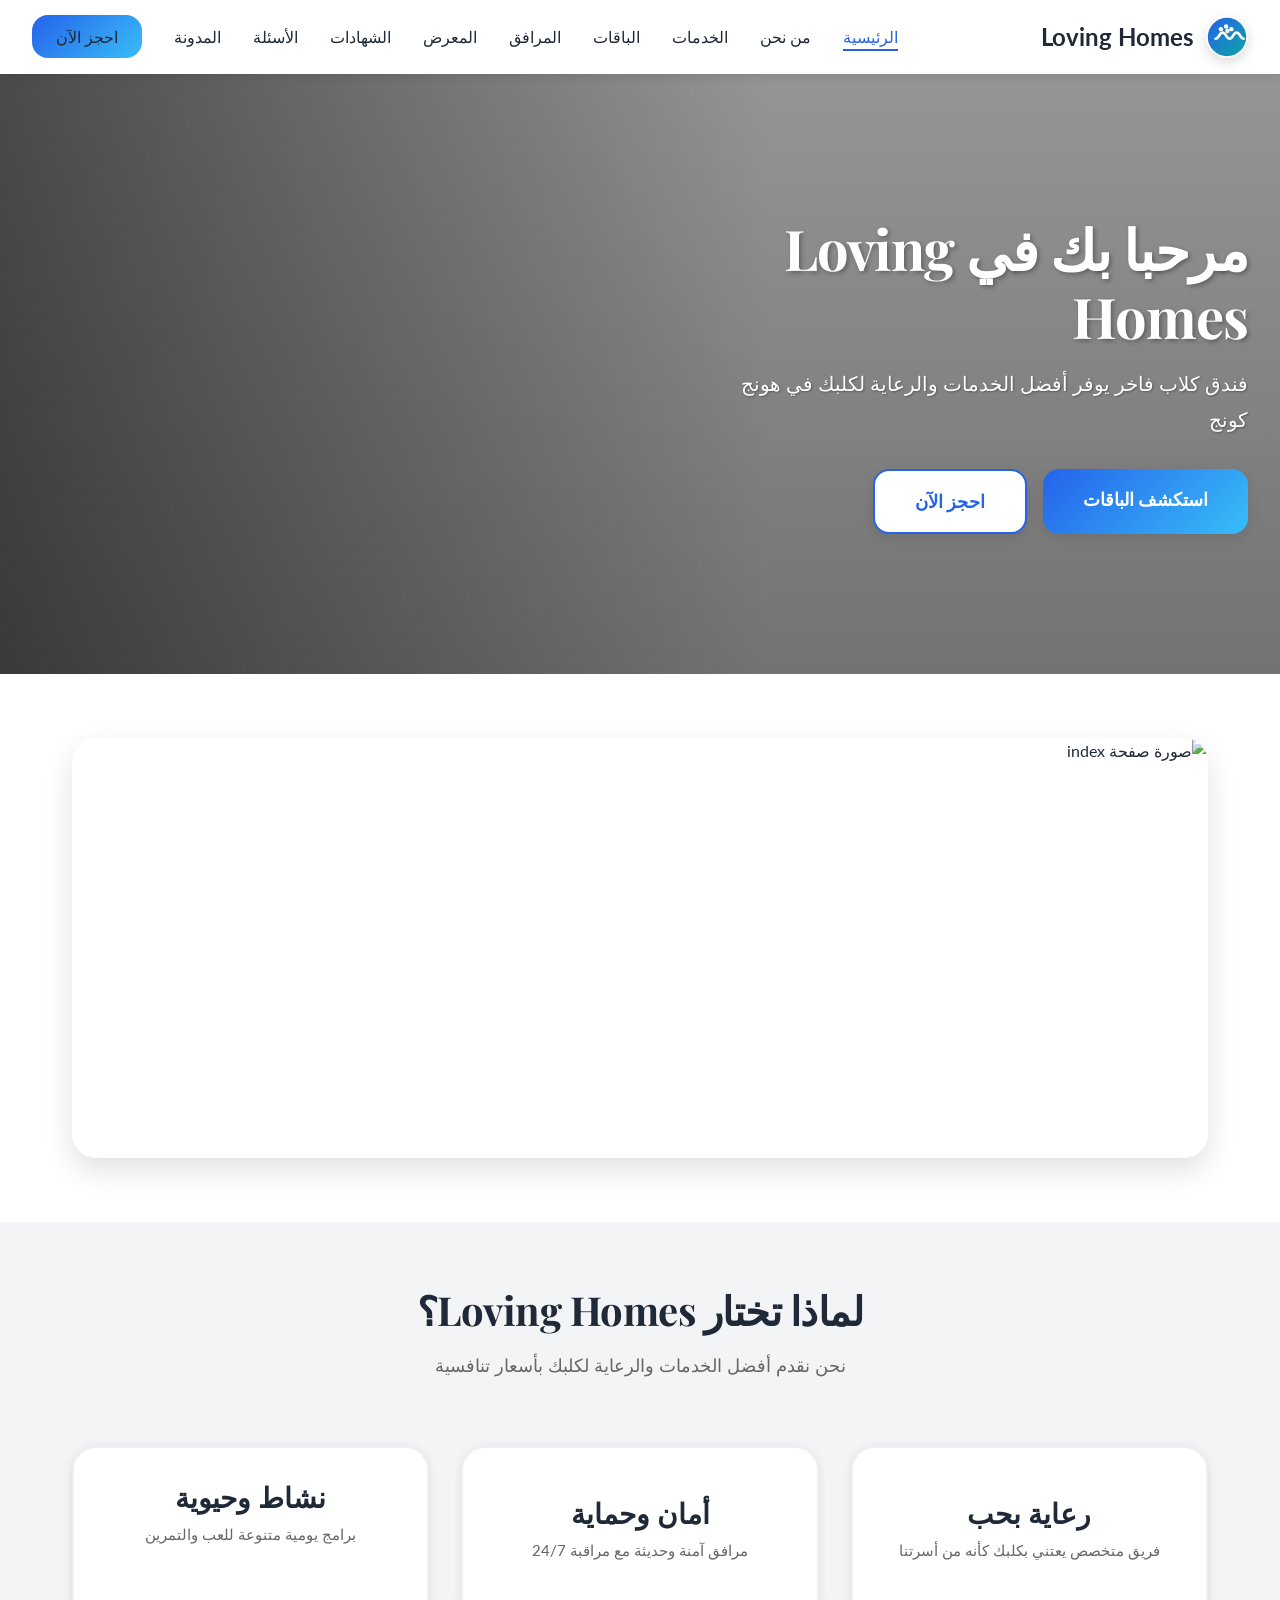
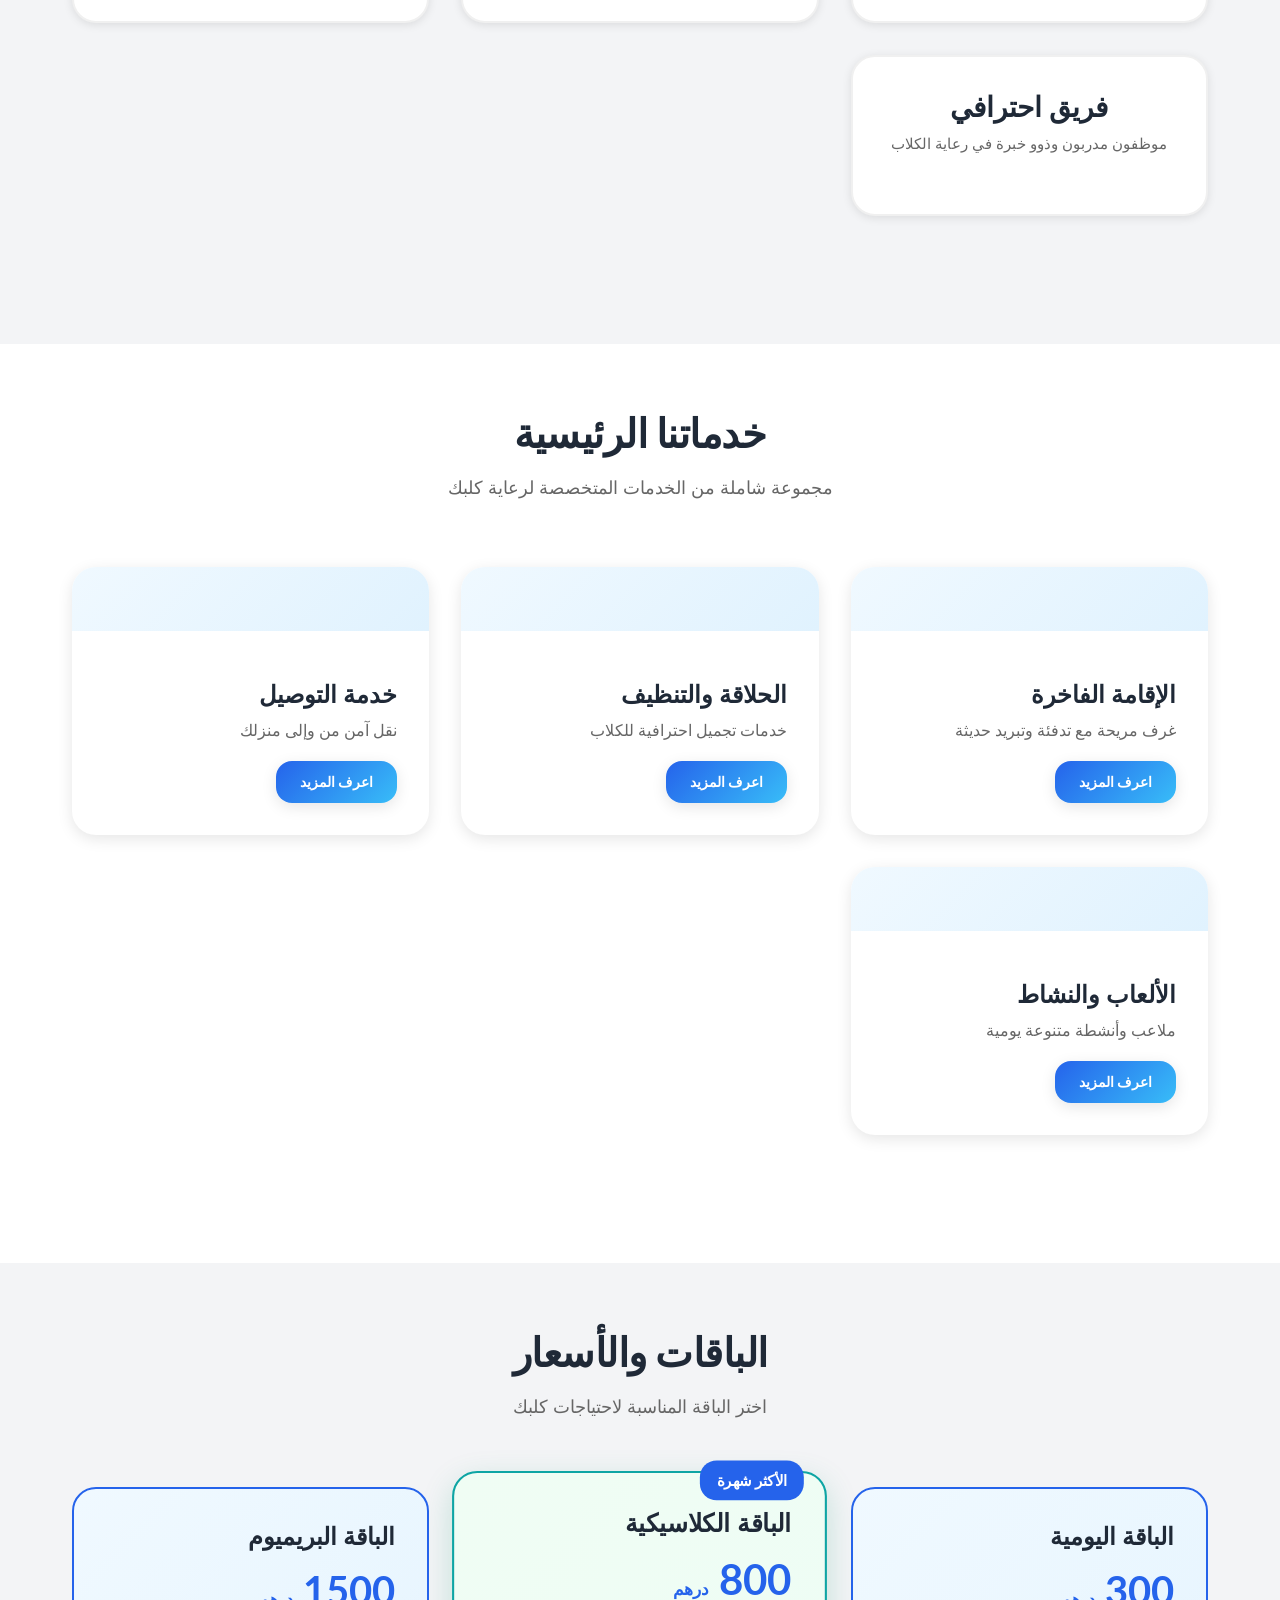
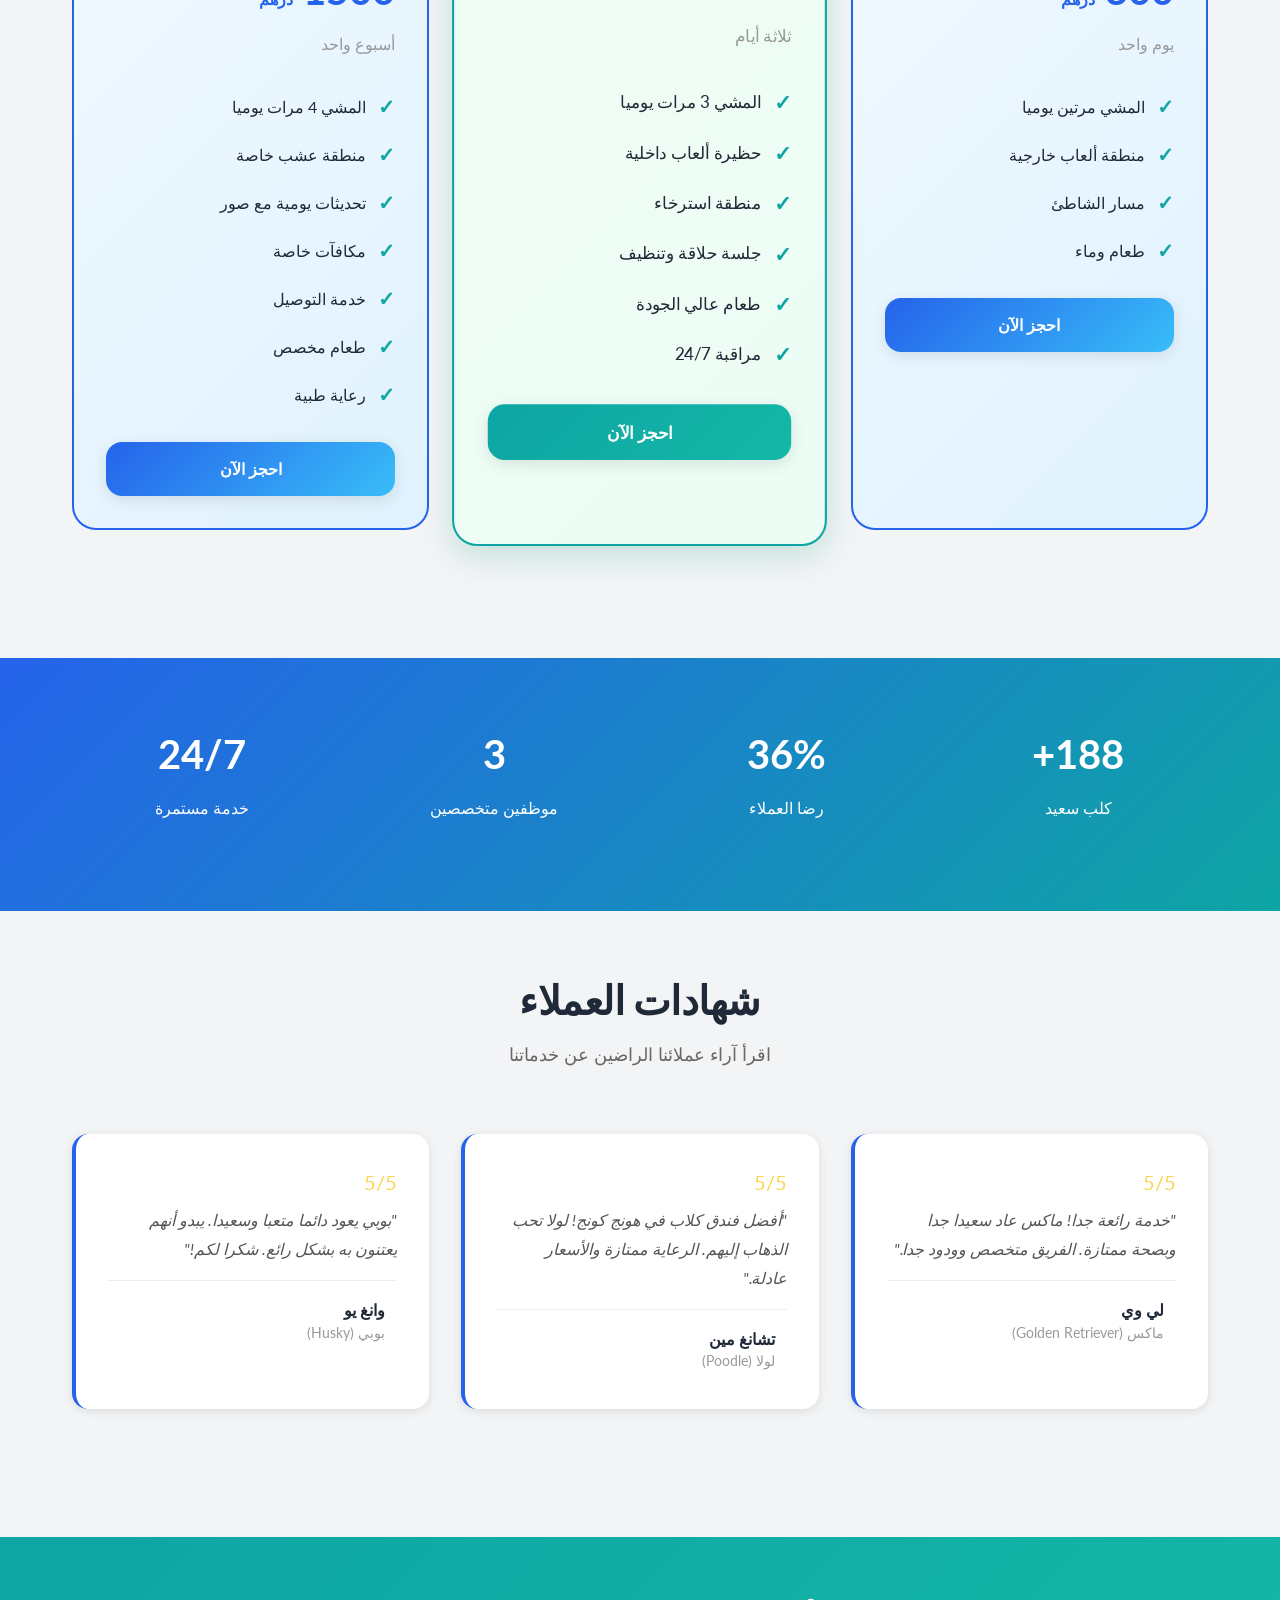
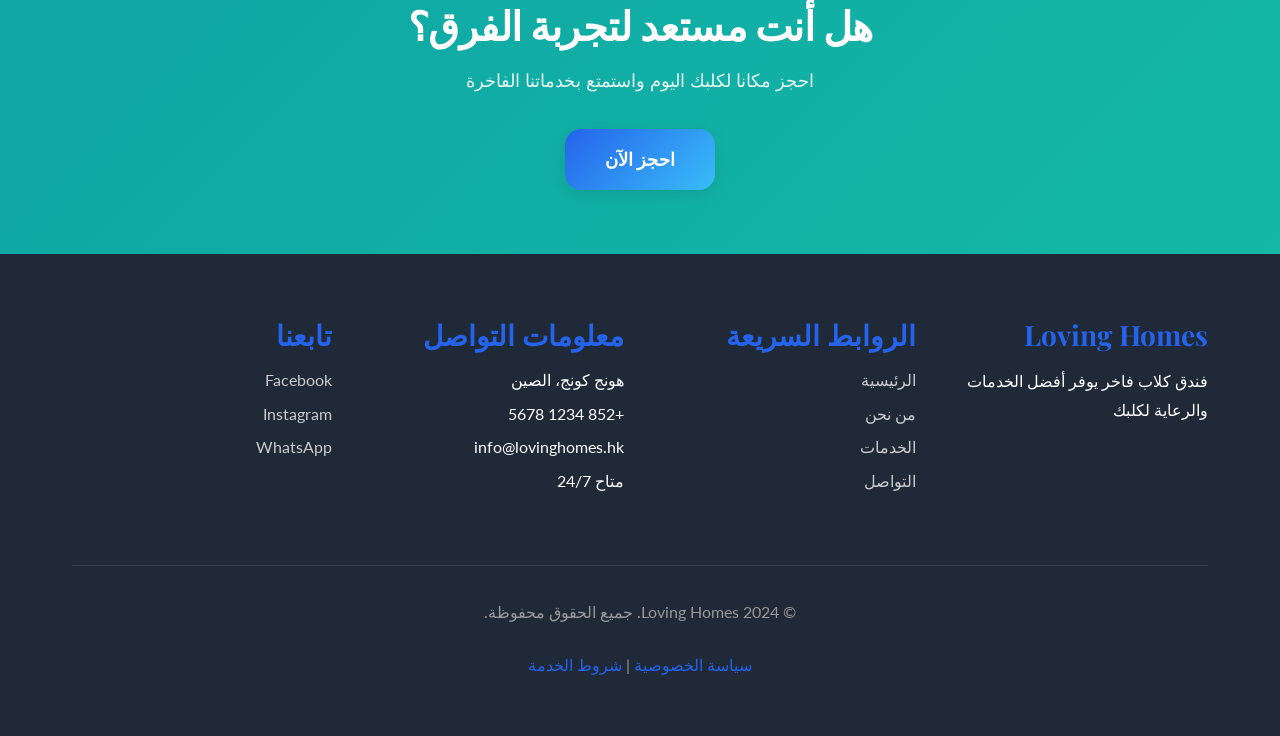
==== commit afec80bc: "Rename brand to Loving Homes and enforce dogs-only wording" ====
--- a/html/index.html
+++ b/html/index.html
@@ -3,8 +3,8 @@
 <head>
  <meta charset="UTF-8">
  <meta name="viewport" content="width=device-width, initial-scale=1.0">
- <meta name="description" content="Sunrise Pet Resort - فندق كلاب فاخر في هونج كونج يوفر أفضل الخدمات والرعاية">
- <title>Sunrise Pet Resort - فندق الكلاب الفاخر</title>
+ <meta name="description" content="Loving Homes - فندق كلاب فاخر في هونج كونج يوفر أفضل الخدمات والرعاية">
+ <title>Loving Homes - فندق الكلاب الفاخر</title>
  <link rel="stylesheet" href="../css/style.css">
 </head>
 <body>
@@ -12,8 +12,8 @@
  <header>
   <nav class="navbar">
    <a href="index.html" class="logo">
-    <img src="../emoji/logo.svg" alt="Sunrise Pet Resort Logo" class="site-logo">
-    <span>Sunrise Pet Resort</span>
+    <img src="../emoji/logo.svg" alt="Loving Homes Logo" class="site-logo">
+    <span>Loving Homes</span>
    </a>
    
    <ul class="nav-links">
@@ -40,8 +40,8 @@
  
  <section class="hero">
   <div class="hero-content">
-   <h1>مرحبا بك في Sunrise Pet Resort</h1>
-   <p>فندق كلاب فاخر يوفر أفضل الخدمات والرعاية لحيوانك الأليف في هونج كونج</p>
+   <h1>مرحبا بك في Loving Homes</h1>
+   <p>فندق كلاب فاخر يوفر أفضل الخدمات والرعاية لكلبك في هونج كونج</p>
    <div class="hero-buttons">
     <a href="packages.html" class="btn btn-primary btn-lg">استكشف الباقات</a>
     <a href="contact.html" class="btn btn-secondary btn-lg">احجز الآن</a>
@@ -61,15 +61,15 @@
  <section class="section bg-light">
   <div class="container">
    <div class="section-title">
-    <h2>لماذا تختار Sunrise Pet Resort؟</h2>
-    <p>نحن نقدم أفضل الخدمات والرعاية لحيوانك الأليف بأسعار تنافسية</p>
+    <h2>لماذا تختار Loving Homes؟</h2>
+    <p>نحن نقدم أفضل الخدمات والرعاية لكلبك بأسعار تنافسية</p>
    </div>
 
    <div class="features-grid">
     <div class="feature-card">
      <div class="feature-icon"></div>
      <h3>رعاية بحب</h3>
-     <p>فريق متخصص يعتني بحيوانك الأليف كأنه من أسرتنا</p>
+     <p>فريق متخصص يعتني بكلبك كأنه من أسرتنا</p>
     </div>
 
     <div class="feature-card">
@@ -87,7 +87,7 @@
     <div class="feature-card">
      
      <h3>فريق احترافي</h3>
-     <p>موظفون مدربون وذوو خبرة في رعاية الحيوانات</p>
+     <p>موظفون مدربون وذوو خبرة في رعاية الكلاب</p>
     </div>
    </div>
   </div>
@@ -98,7 +98,7 @@
   <div class="container">
    <div class="section-title">
     <h2>خدماتنا الرئيسية</h2>
-    <p>مجموعة شاملة من الخدمات المتخصصة لرعاية حيوانك الأليف</p>
+    <p>مجموعة شاملة من الخدمات المتخصصة لرعاية كلبك</p>
    </div>
 
    <div class="features-grid">
@@ -115,7 +115,7 @@
      <div class="feature-icon" style="text-align: center; padding: 2rem; background: linear-gradient(135deg, #F0F9FF 0%, #E0F2FE 100%); font-size: 3rem;"></div>
      <div class="card-content">
       <h3 class="card-title">الحلاقة والتنظيف</h3>
-      <p class="card-text">خدمات تجميل احترافية للحيوانات الأليفة</p>
+      <p class="card-text">خدمات تجميل احترافية للكلاب</p>
       <a href="services.html" class="btn btn-primary btn-sm">اعرف المزيد</a>
      </div>
     </div>
@@ -146,7 +146,7 @@
   <div class="container">
    <div class="section-title">
     <h2>الباقات والأسعار</h2>
-    <p>اختر الباقة المناسبة لاحتياجات حيوانك الأليف</p>
+    <p>اختر الباقة المناسبة لاحتياجات كلبك</p>
    </div>
 
    <div class="features-grid">
@@ -206,7 +206,7 @@
      <div style="font-size: 2.5rem; font-weight: 700; margin-bottom: 0.5rem;">
       <span data-count="500">0</span>+
      </div>
-     <p>حيوان أليف سعيد</p>
+     <p>كلب سعيد</p>
     </div>
     <div>
      <div style="font-size: 2.5rem; font-weight: 700; margin-bottom: 0.5rem;">
@@ -282,7 +282,7 @@
  <section class="section" style="background: linear-gradient(135deg, #0EA5A4 0%, #14B8A6 100%); color: white; text-align: center;">
   <div class="container">
    <h2 style="color: white; margin-bottom: 1rem;">هل أنت مستعد لتجربة الفرق؟</h2>
-   <p style="color: rgba(255, 255, 255, 0.9); margin-bottom: 2rem; font-size: 1.1rem;">احجز مكانا لحيوانك الأليف اليوم واستمتع بخدماتنا الفاخرة</p>
+   <p style="color: rgba(255, 255, 255, 0.9); margin-bottom: 2rem; font-size: 1.1rem;">احجز مكانا لكلبك اليوم واستمتع بخدماتنا الفاخرة</p>
    <a href="contact.html" class="btn btn-primary btn-lg">احجز الآن</a>
   </div>
  </section>
@@ -292,8 +292,8 @@
   <div class="container">
    <div class="footer-content">
     <div class="footer-section">
-     <h3>Sunrise Pet Resort</h3>
-     <p>فندق كلاب فاخر يوفر أفضل الخدمات والرعاية لحيوانك الأليف</p>
+     <h3>Loving Homes</h3>
+     <p>فندق كلاب فاخر يوفر أفضل الخدمات والرعاية لكلبك</p>
     </div>
 
     <div class="footer-section">
@@ -327,7 +327,7 @@
    </div>
 
    <div class="footer-bottom">
-    <p>&copy; 2024 Sunrise Pet Resort. جميع الحقوق محفوظة.</p>
+    <p>&copy; 2024 Loving Homes. جميع الحقوق محفوظة.</p>
     <p>
      <a href="privacy.html">سياسة الخصوصية</a> | 
      <a href="terms.html">شروط الخدمة</a>
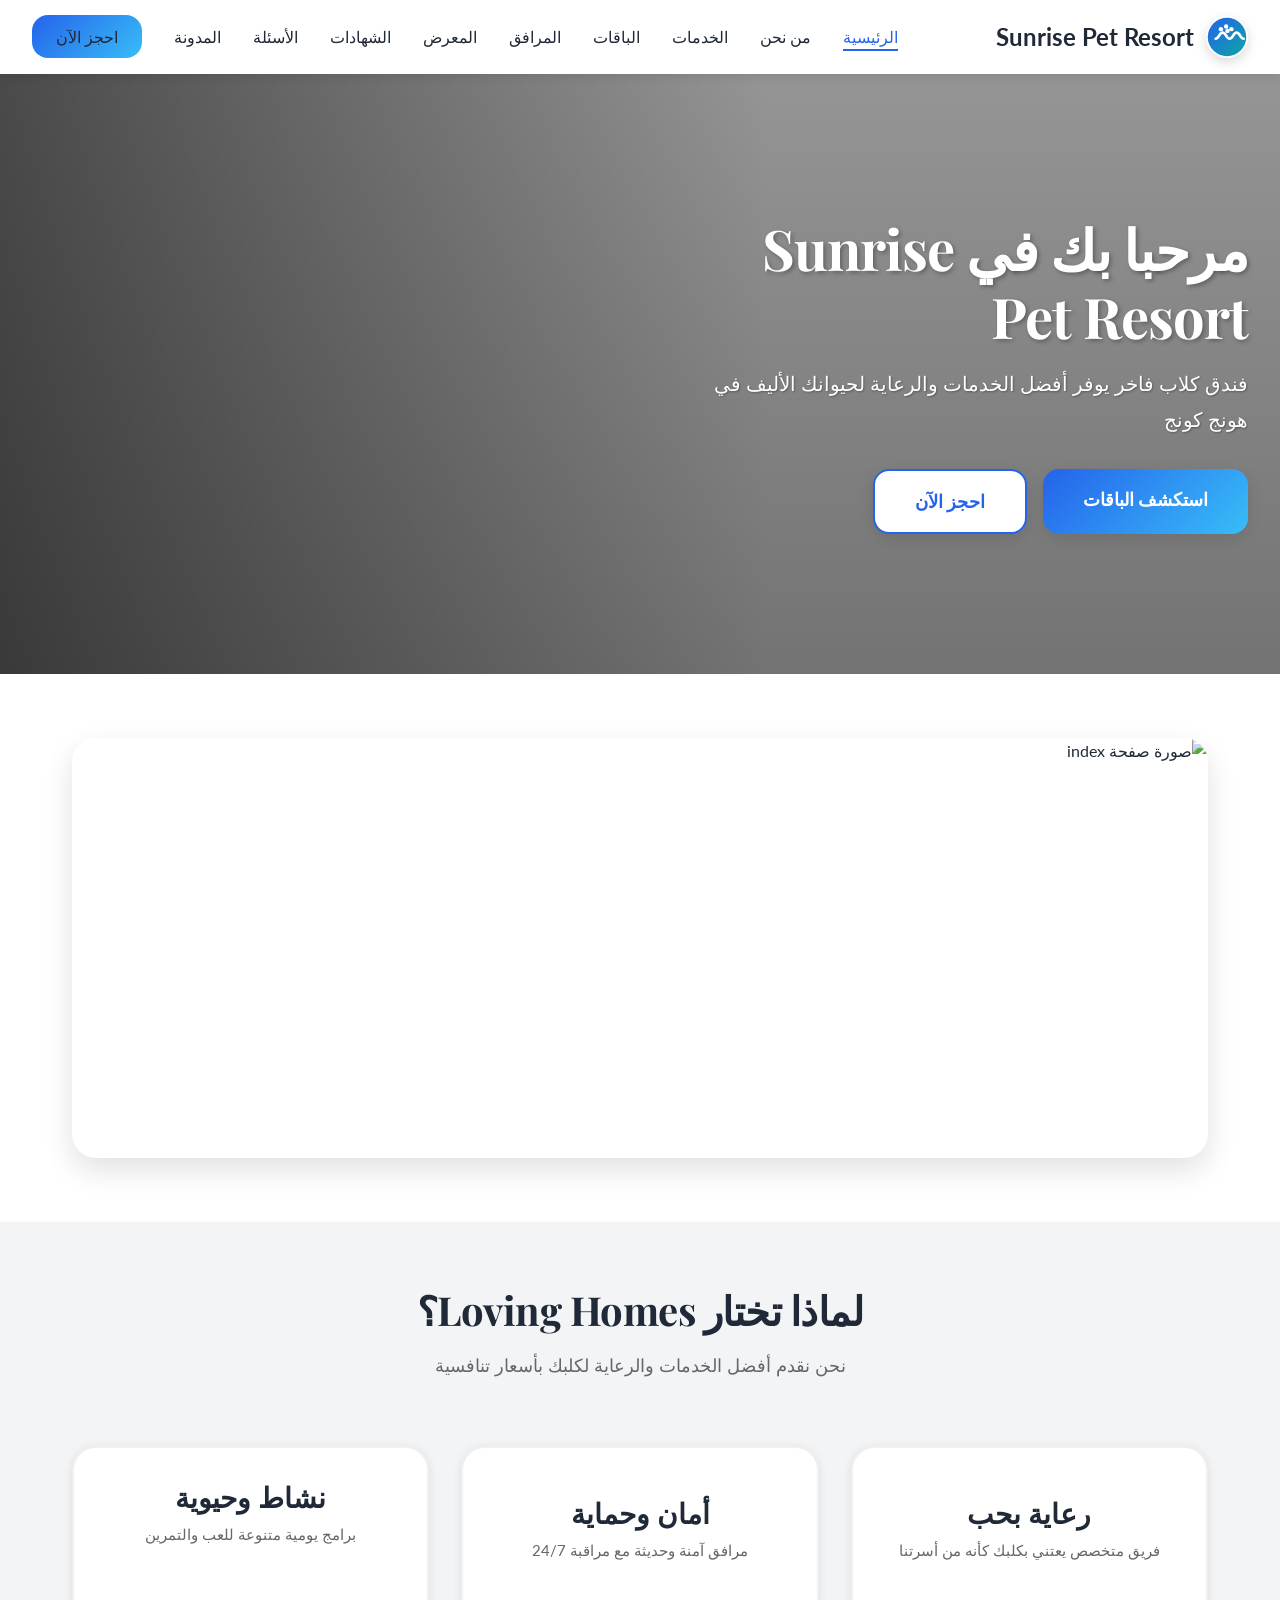
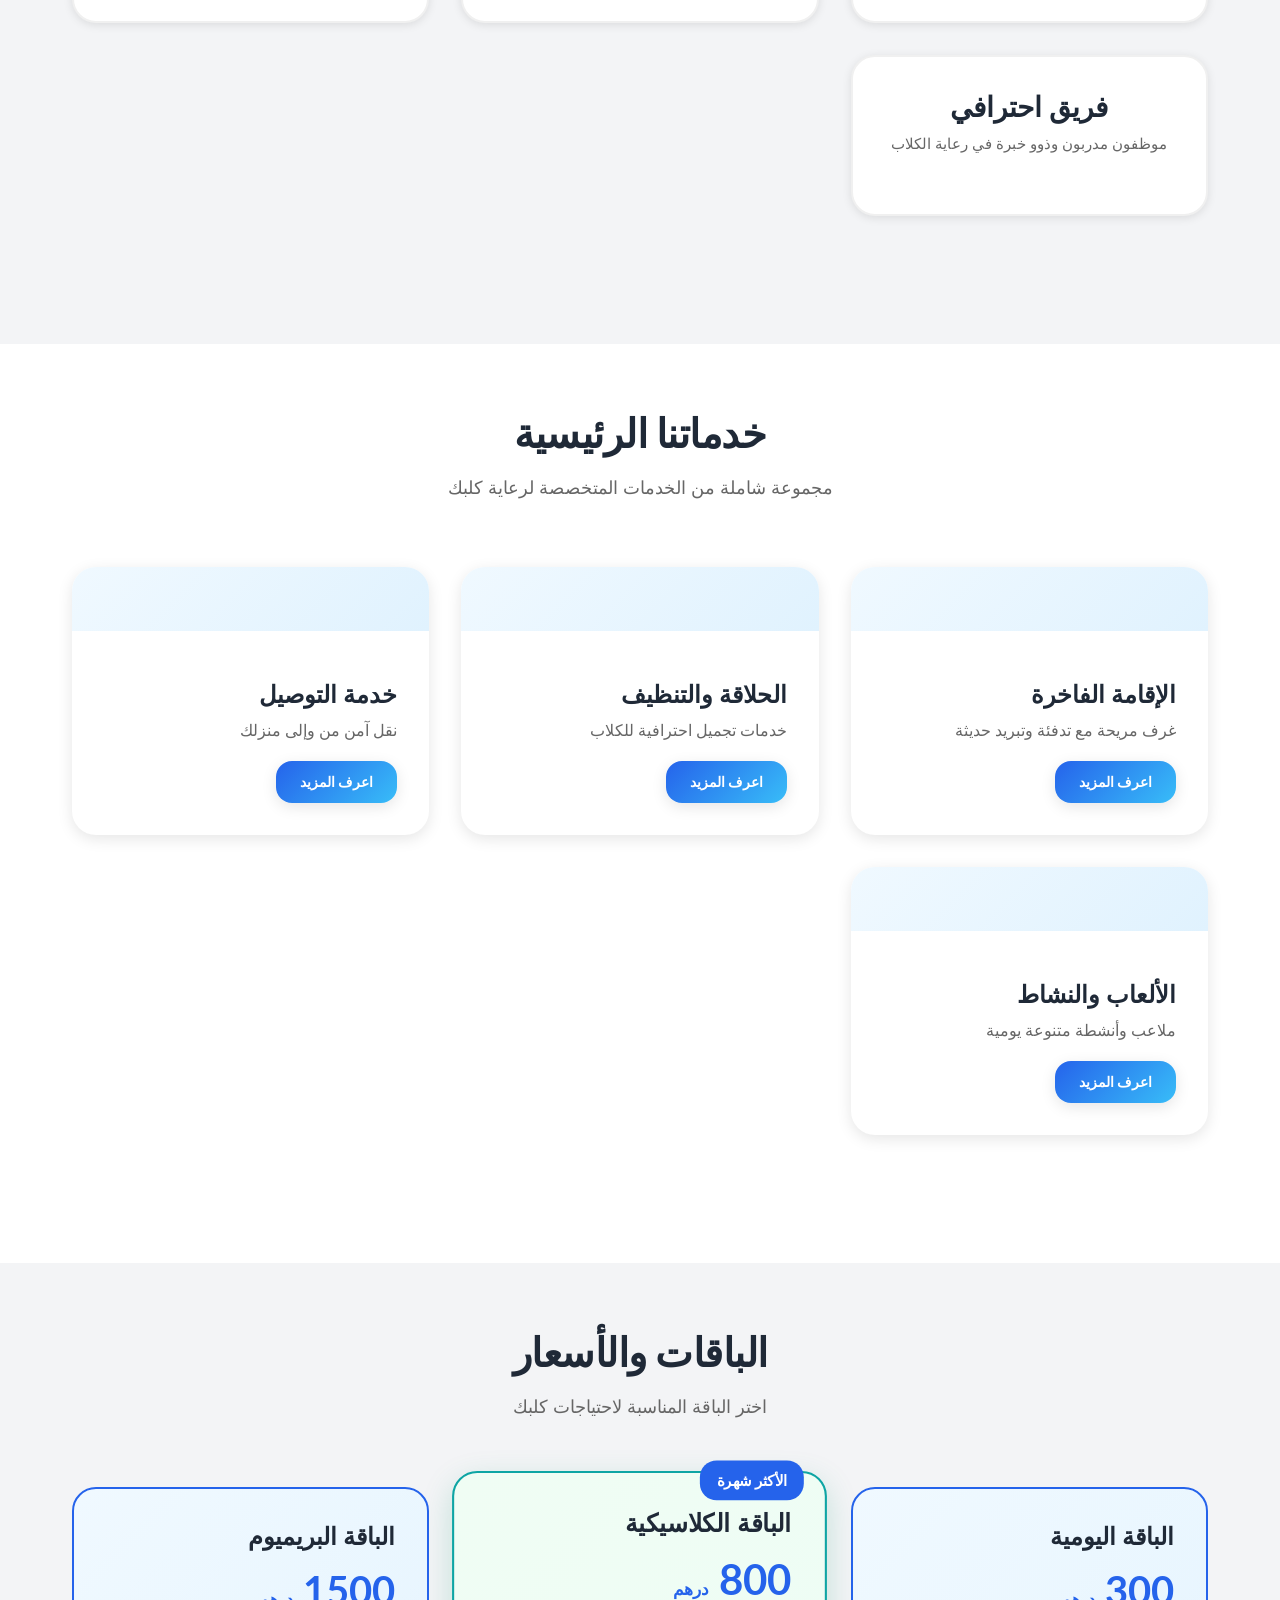
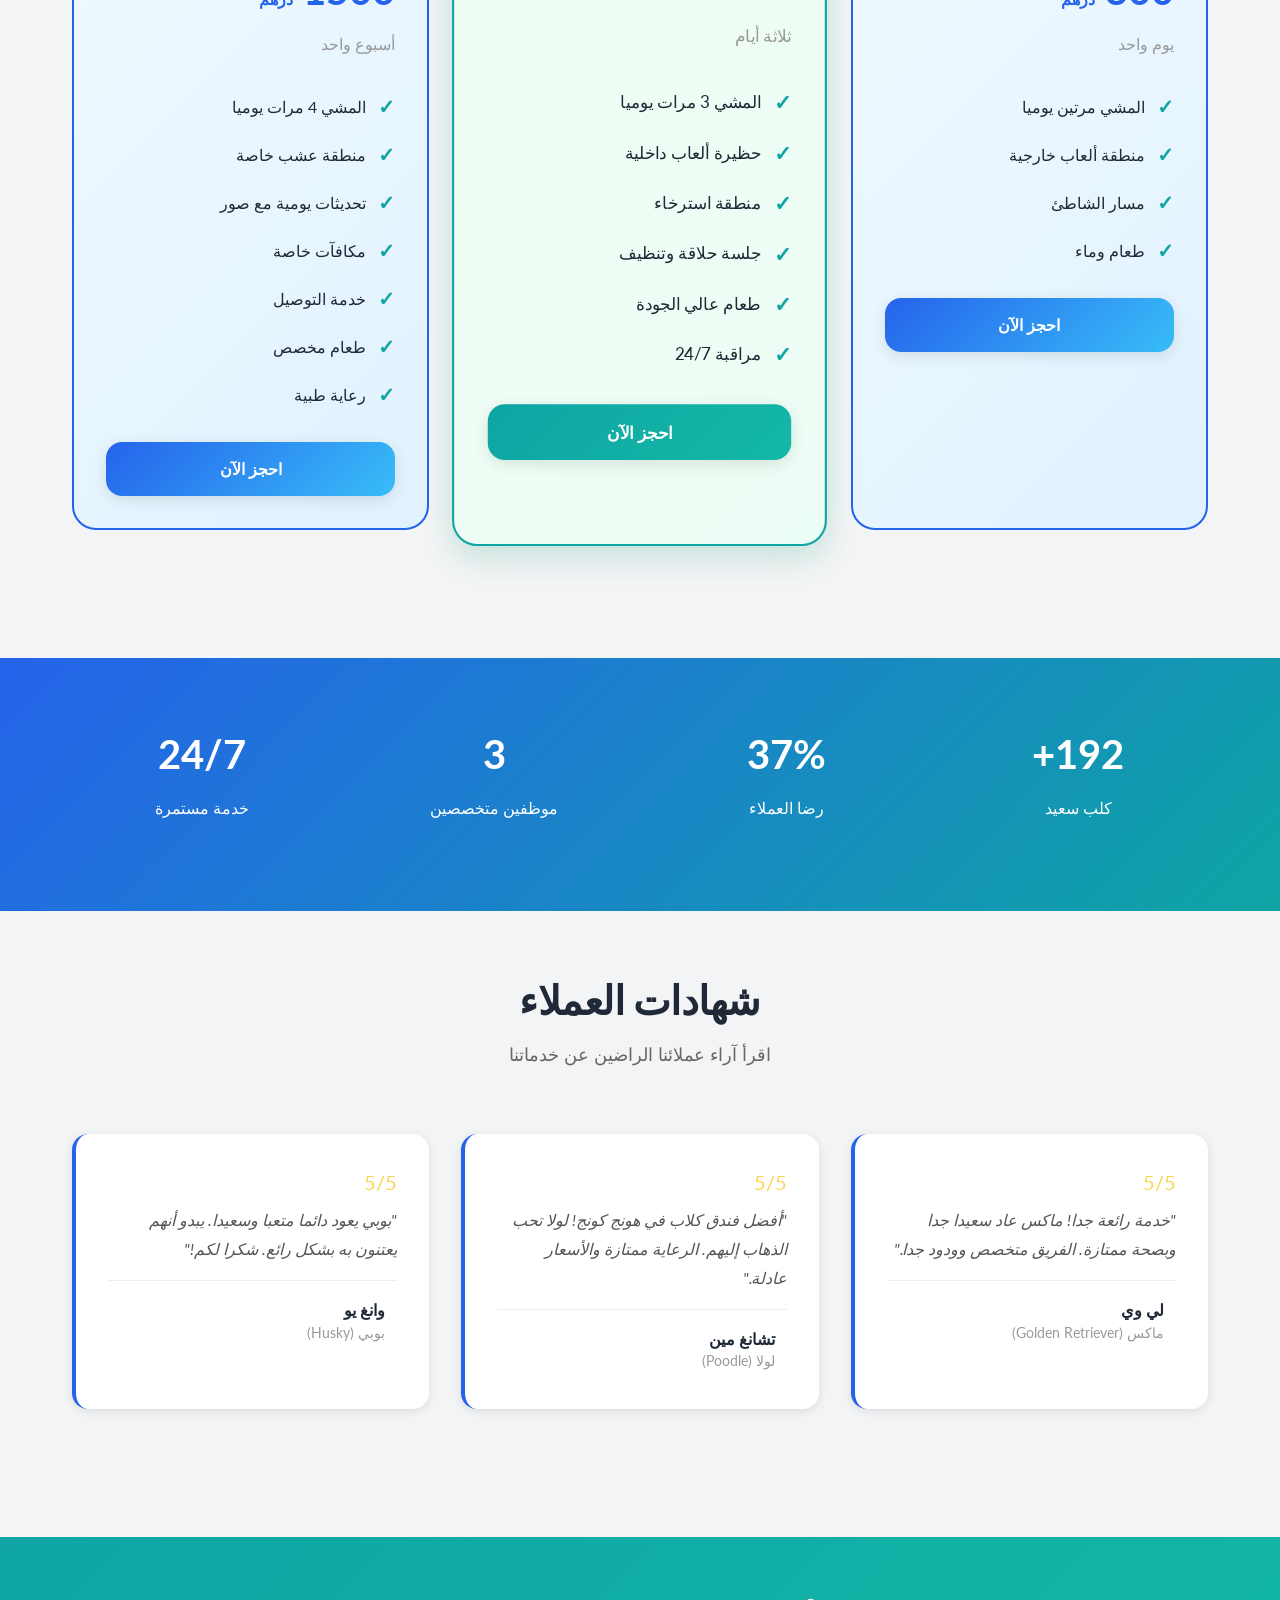
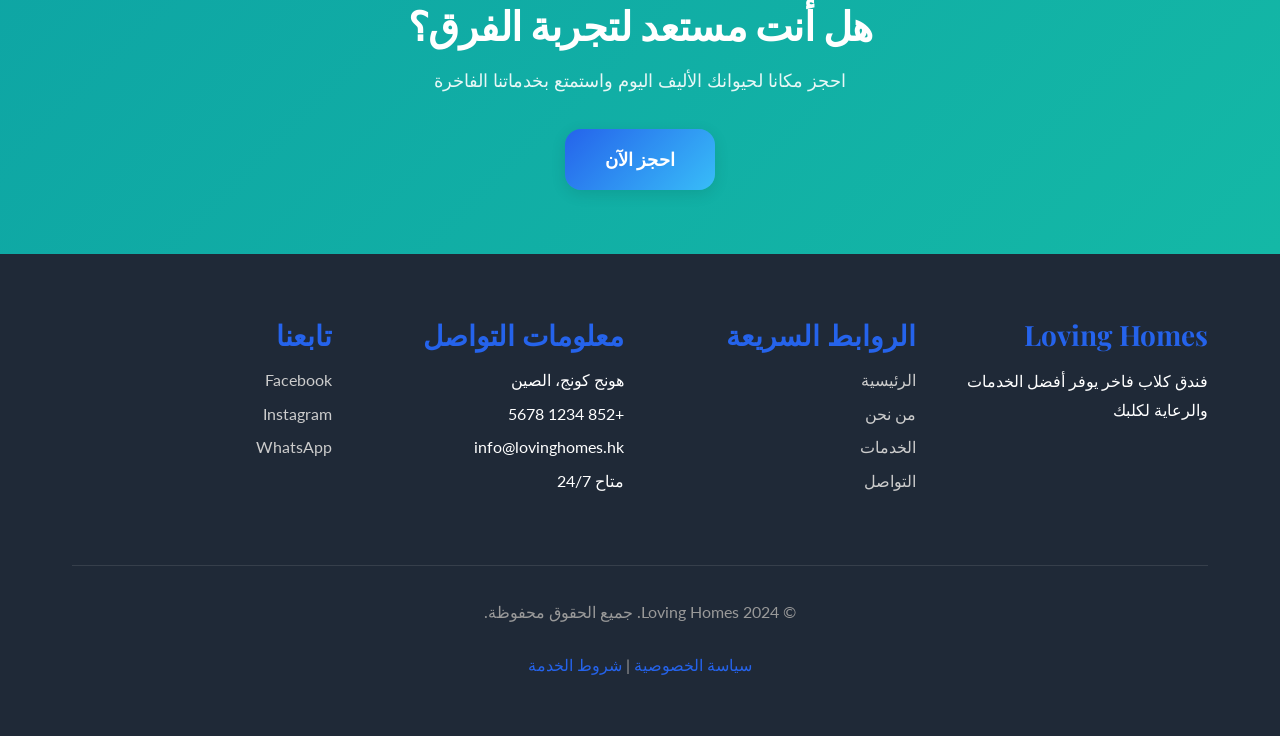
==== commit 99879cee: "Merge branch 'main' into codex/add-logo-to-site-and-update-images-8qq5j3" ====
--- a/html/index.html
+++ b/html/index.html
@@ -12,8 +12,8 @@
  <header>
   <nav class="navbar">
    <a href="index.html" class="logo">
-    <img src="../emoji/logo.svg" alt="Loving Homes Logo" class="site-logo">
-    <span>Loving Homes</span>
+    <img src="../emoji/logo.svg" alt="Sunrise Pet Resort Logo" class="site-logo">
+    <span>Sunrise Pet Resort</span>
    </a>
    
    <ul class="nav-links">
@@ -40,8 +40,8 @@
  
  <section class="hero">
   <div class="hero-content">
-   <h1>مرحبا بك في Loving Homes</h1>
-   <p>فندق كلاب فاخر يوفر أفضل الخدمات والرعاية لكلبك في هونج كونج</p>
+   <h1>مرحبا بك في Sunrise Pet Resort</h1>
+   <p>فندق كلاب فاخر يوفر أفضل الخدمات والرعاية لحيوانك الأليف في هونج كونج</p>
    <div class="hero-buttons">
     <a href="packages.html" class="btn btn-primary btn-lg">استكشف الباقات</a>
     <a href="contact.html" class="btn btn-secondary btn-lg">احجز الآن</a>
@@ -282,7 +282,7 @@
  <section class="section" style="background: linear-gradient(135deg, #0EA5A4 0%, #14B8A6 100%); color: white; text-align: center;">
   <div class="container">
    <h2 style="color: white; margin-bottom: 1rem;">هل أنت مستعد لتجربة الفرق؟</h2>
-   <p style="color: rgba(255, 255, 255, 0.9); margin-bottom: 2rem; font-size: 1.1rem;">احجز مكانا لكلبك اليوم واستمتع بخدماتنا الفاخرة</p>
+   <p style="color: rgba(255, 255, 255, 0.9); margin-bottom: 2rem; font-size: 1.1rem;">احجز مكانا لحيوانك الأليف اليوم واستمتع بخدماتنا الفاخرة</p>
    <a href="contact.html" class="btn btn-primary btn-lg">احجز الآن</a>
   </div>
  </section>
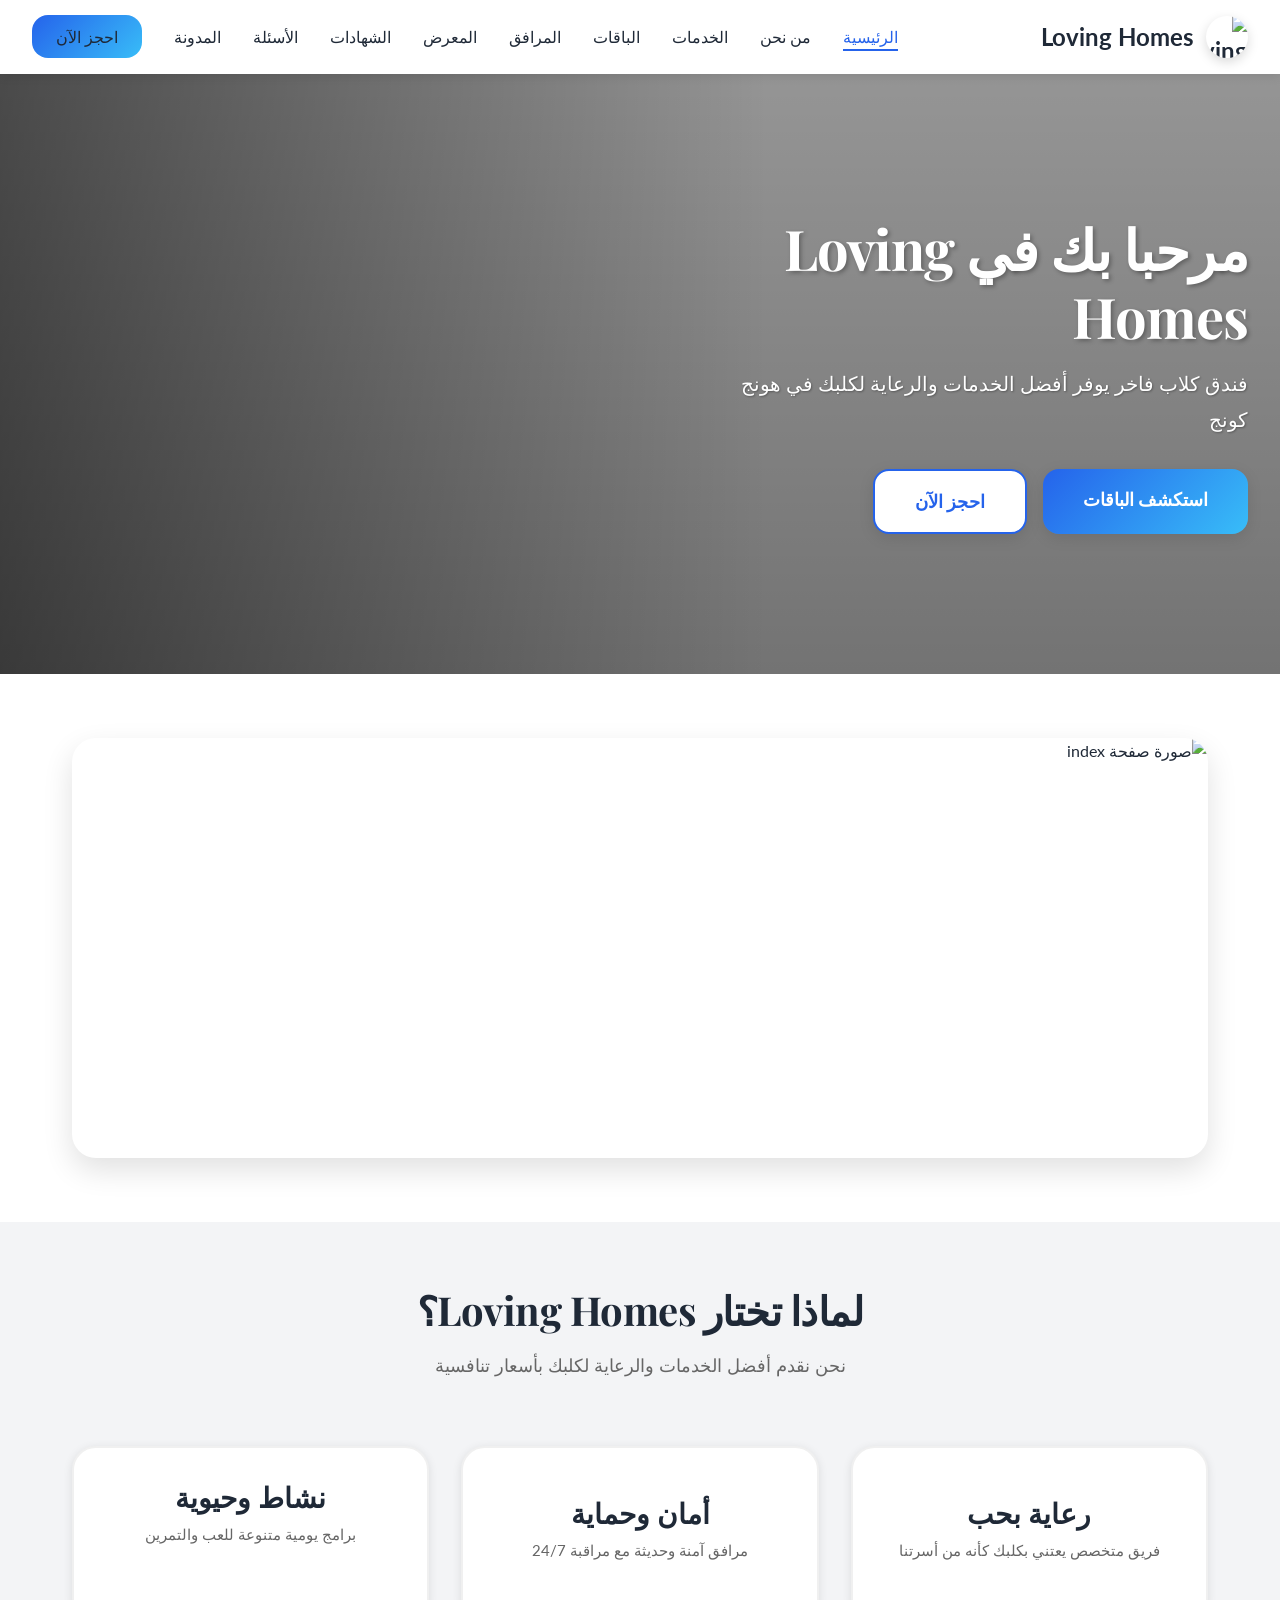
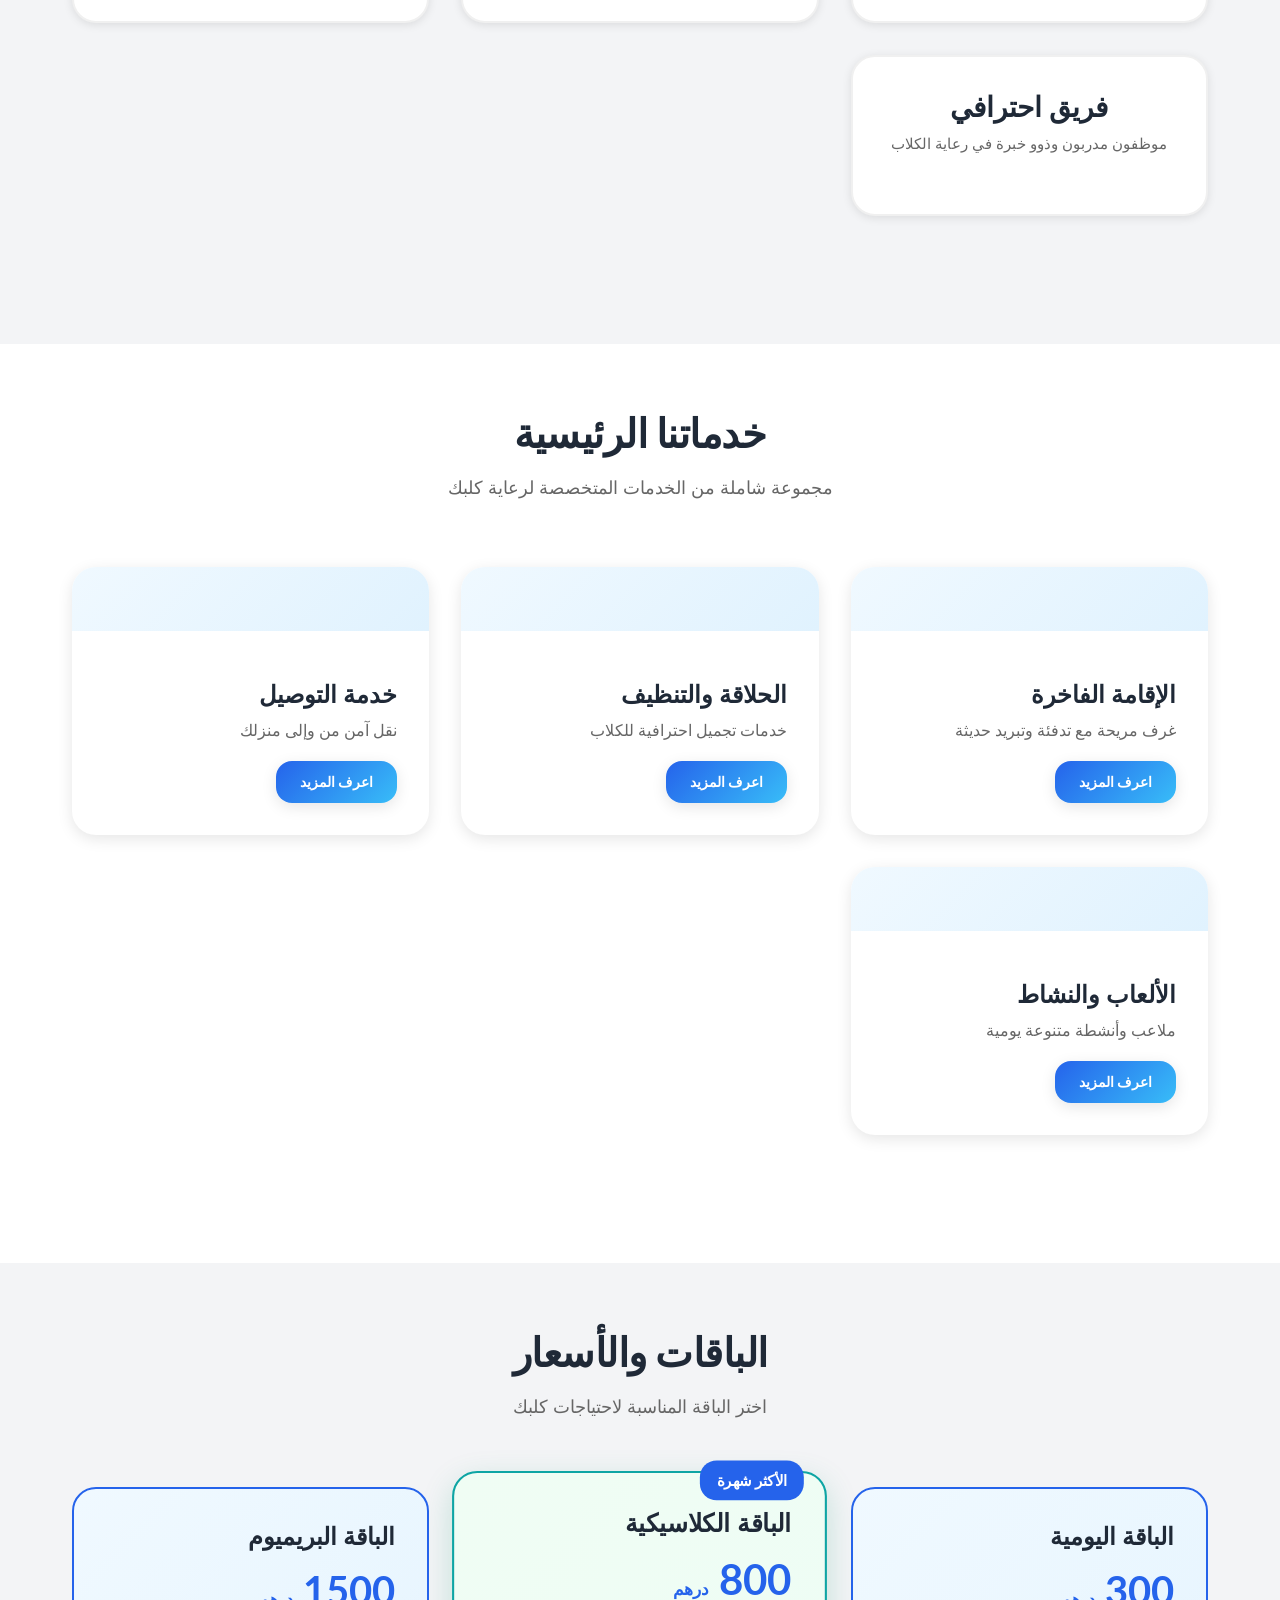
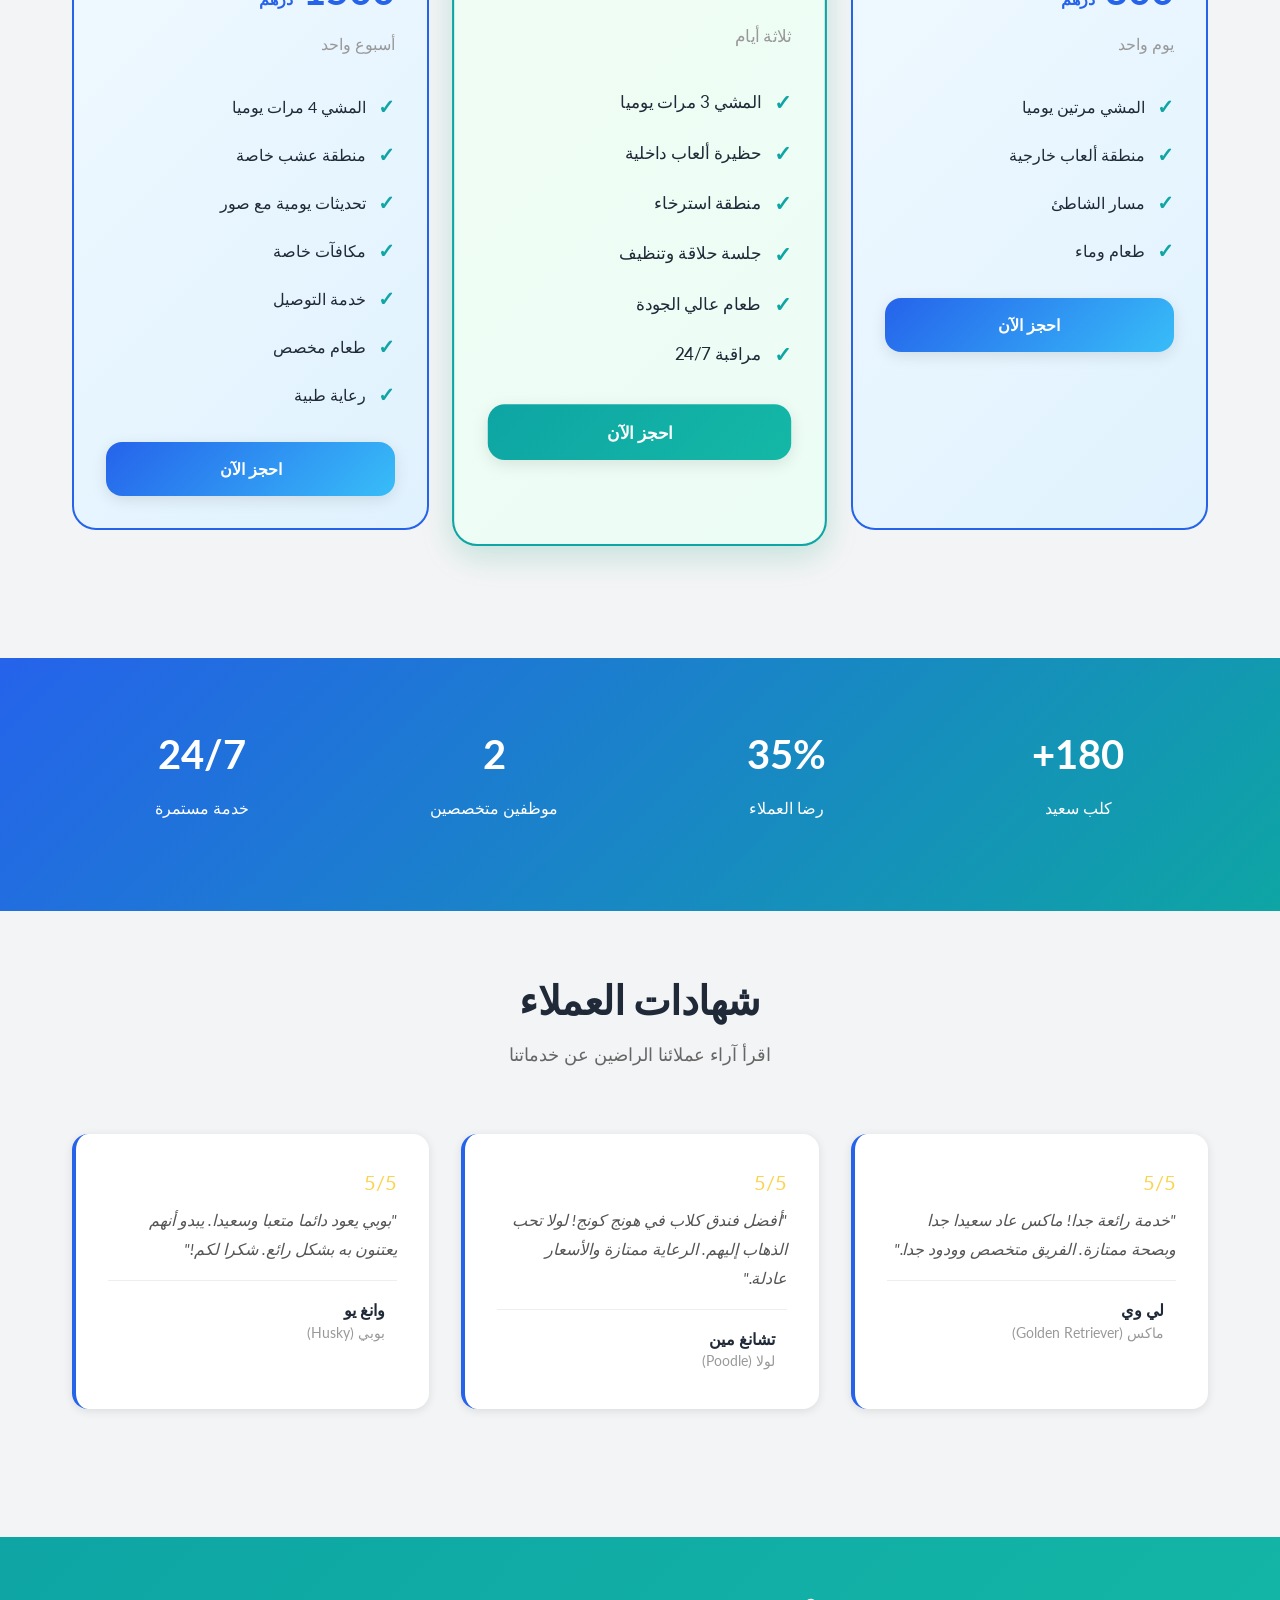
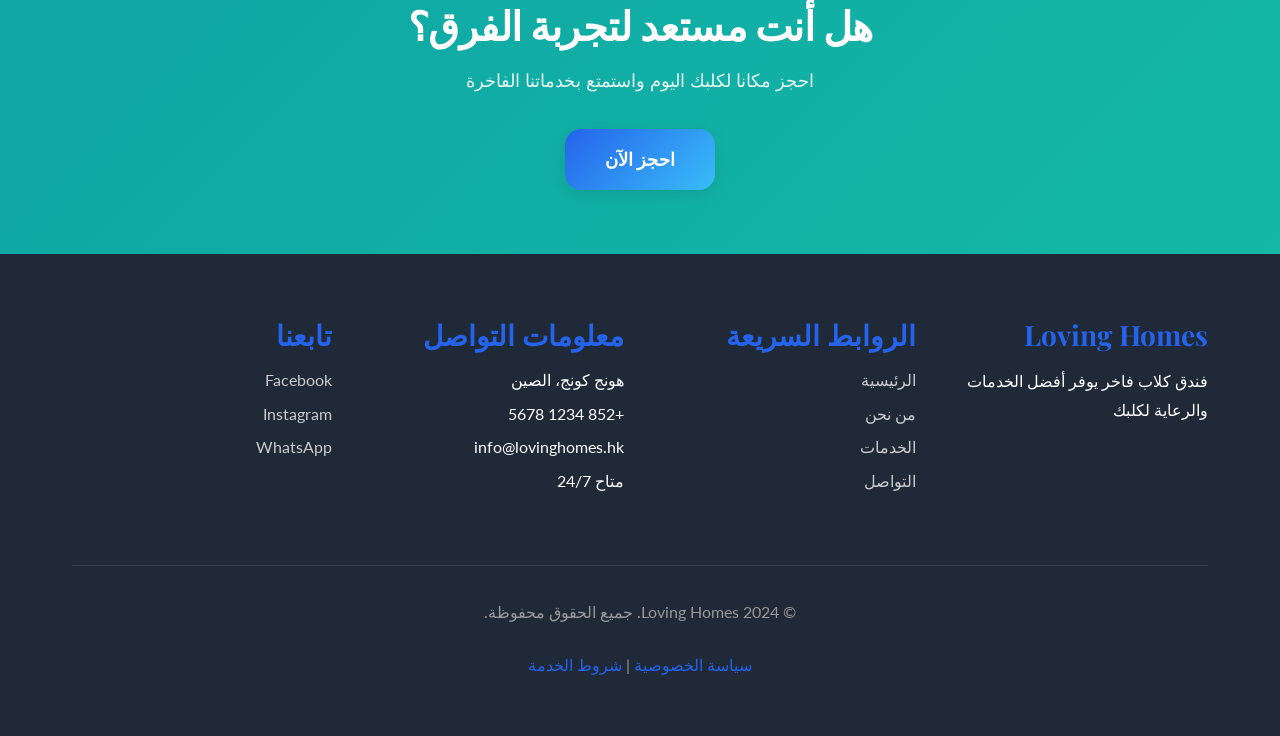
==== commit 2cd2dbf8: "Reference header logo from images/logo.png across pages" ====
--- a/html/index.html
+++ b/html/index.html
@@ -12,8 +12,8 @@
  <header>
   <nav class="navbar">
    <a href="index.html" class="logo">
-    <img src="../emoji/logo.svg" alt="Sunrise Pet Resort Logo" class="site-logo">
-    <span>Sunrise Pet Resort</span>
+    <img src="../images/logo.png" alt="Loving Homes Logo" class="site-logo">
+    <span>Loving Homes</span>
    </a>
    
    <ul class="nav-links">
@@ -40,8 +40,8 @@
  
  <section class="hero">
   <div class="hero-content">
-   <h1>مرحبا بك في Sunrise Pet Resort</h1>
-   <p>فندق كلاب فاخر يوفر أفضل الخدمات والرعاية لحيوانك الأليف في هونج كونج</p>
+   <h1>مرحبا بك في Loving Homes</h1>
+   <p>فندق كلاب فاخر يوفر أفضل الخدمات والرعاية لكلبك في هونج كونج</p>
    <div class="hero-buttons">
     <a href="packages.html" class="btn btn-primary btn-lg">استكشف الباقات</a>
     <a href="contact.html" class="btn btn-secondary btn-lg">احجز الآن</a>
@@ -282,7 +282,7 @@
  <section class="section" style="background: linear-gradient(135deg, #0EA5A4 0%, #14B8A6 100%); color: white; text-align: center;">
   <div class="container">
    <h2 style="color: white; margin-bottom: 1rem;">هل أنت مستعد لتجربة الفرق؟</h2>
-   <p style="color: rgba(255, 255, 255, 0.9); margin-bottom: 2rem; font-size: 1.1rem;">احجز مكانا لحيوانك الأليف اليوم واستمتع بخدماتنا الفاخرة</p>
+   <p style="color: rgba(255, 255, 255, 0.9); margin-bottom: 2rem; font-size: 1.1rem;">احجز مكانا لكلبك اليوم واستمتع بخدماتنا الفاخرة</p>
    <a href="contact.html" class="btn btn-primary btn-lg">احجز الآن</a>
   </div>
  </section>
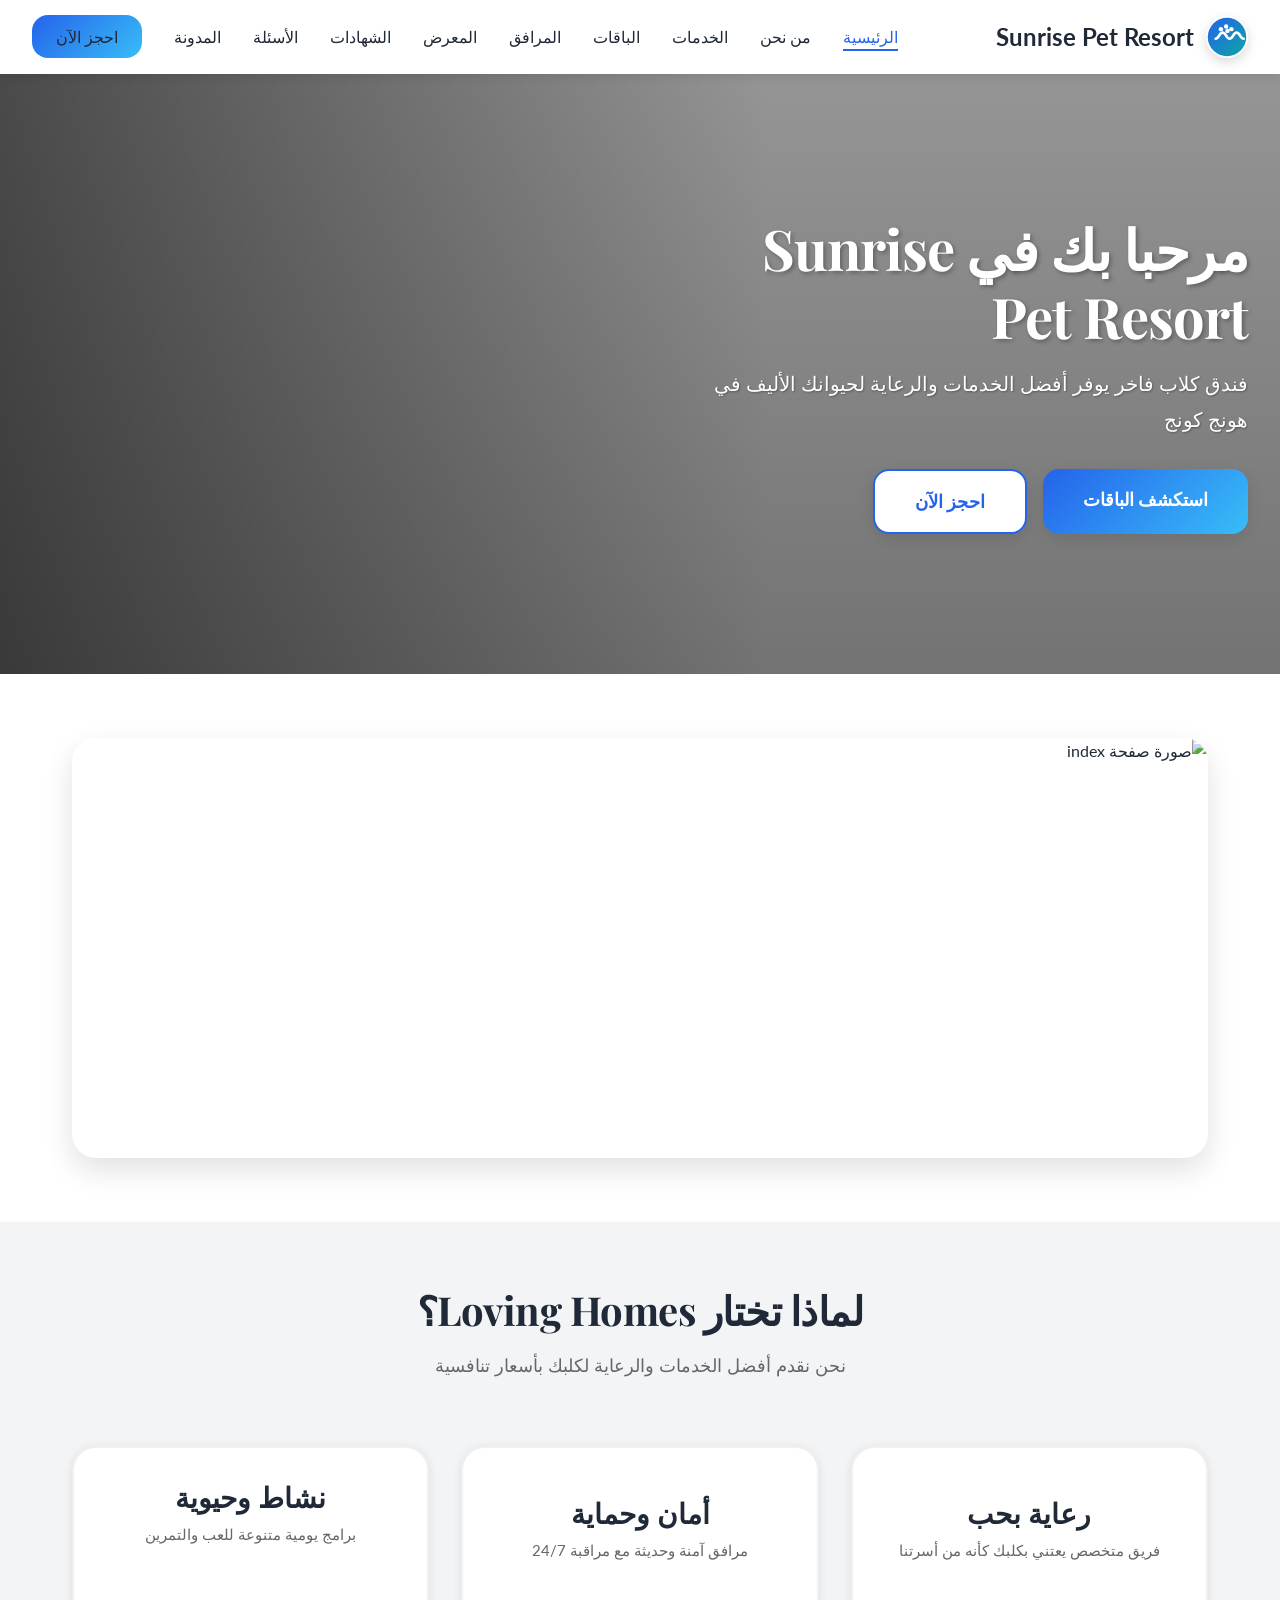
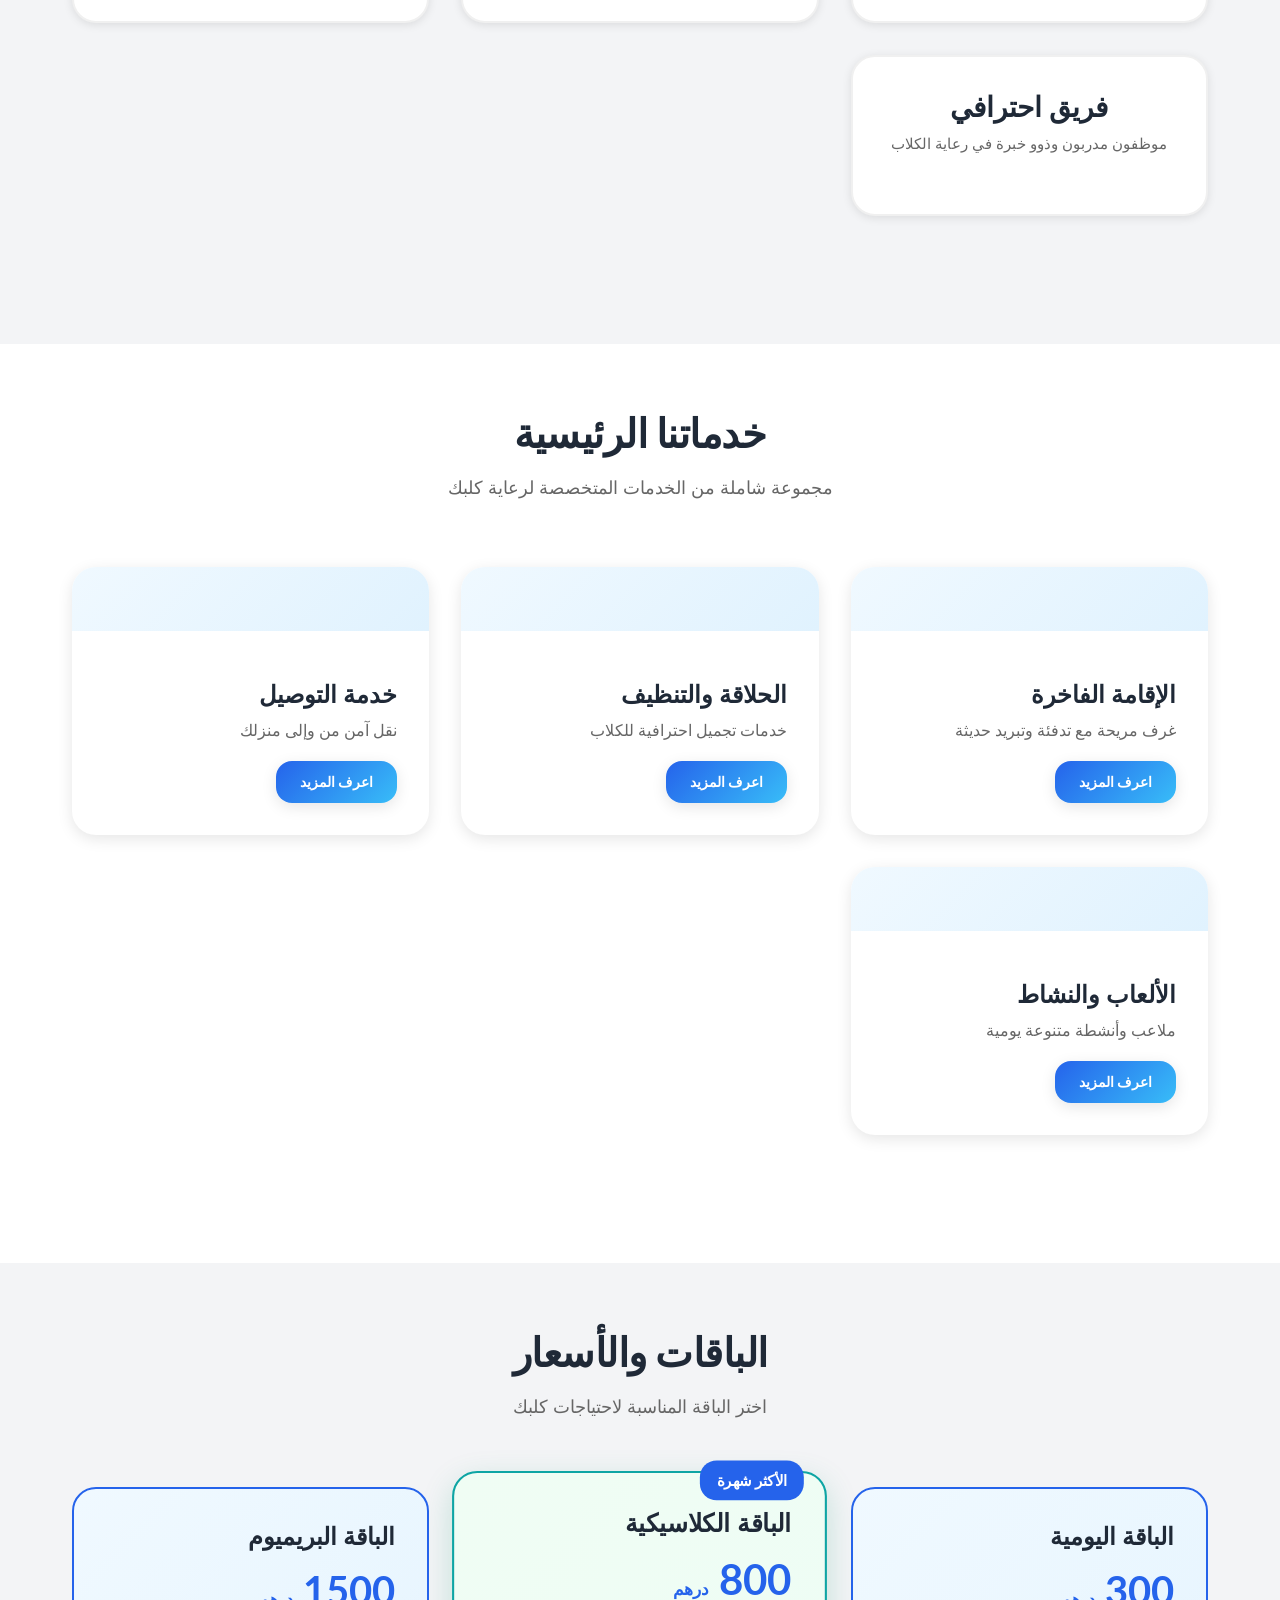
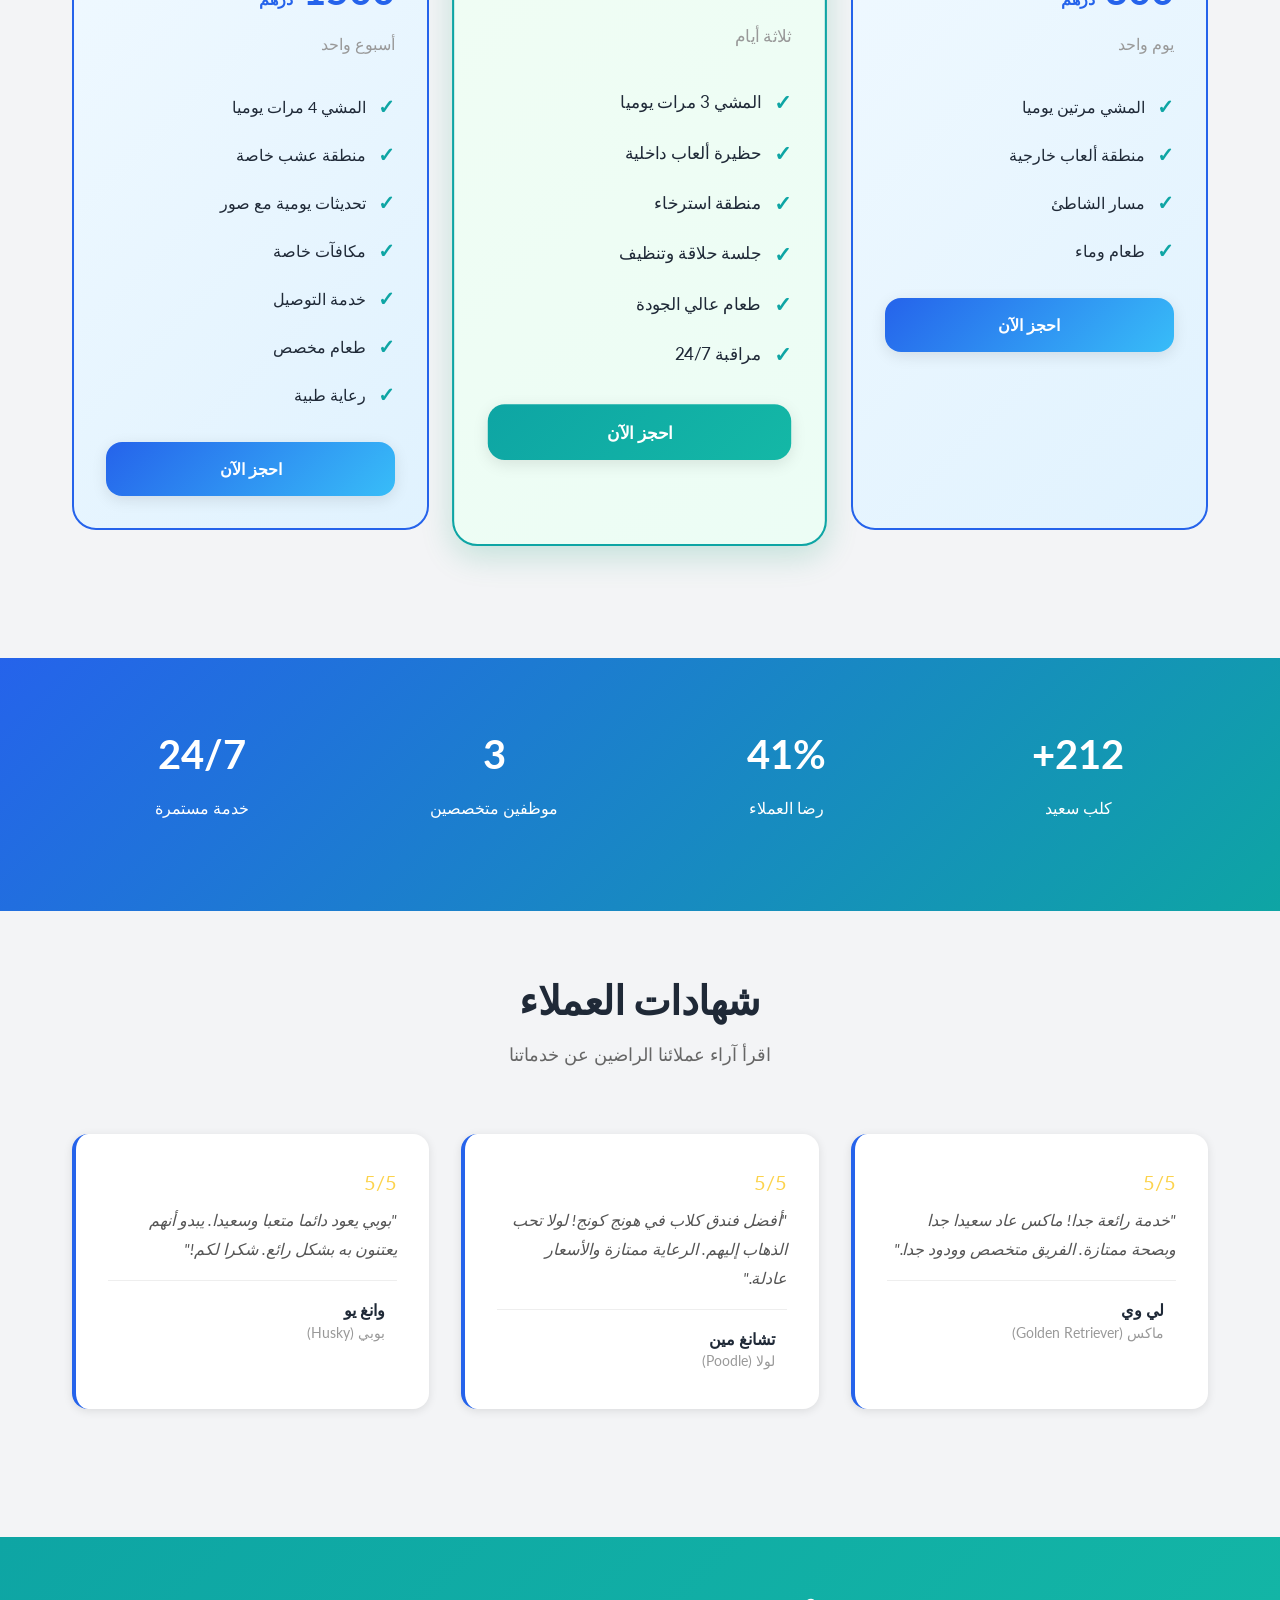
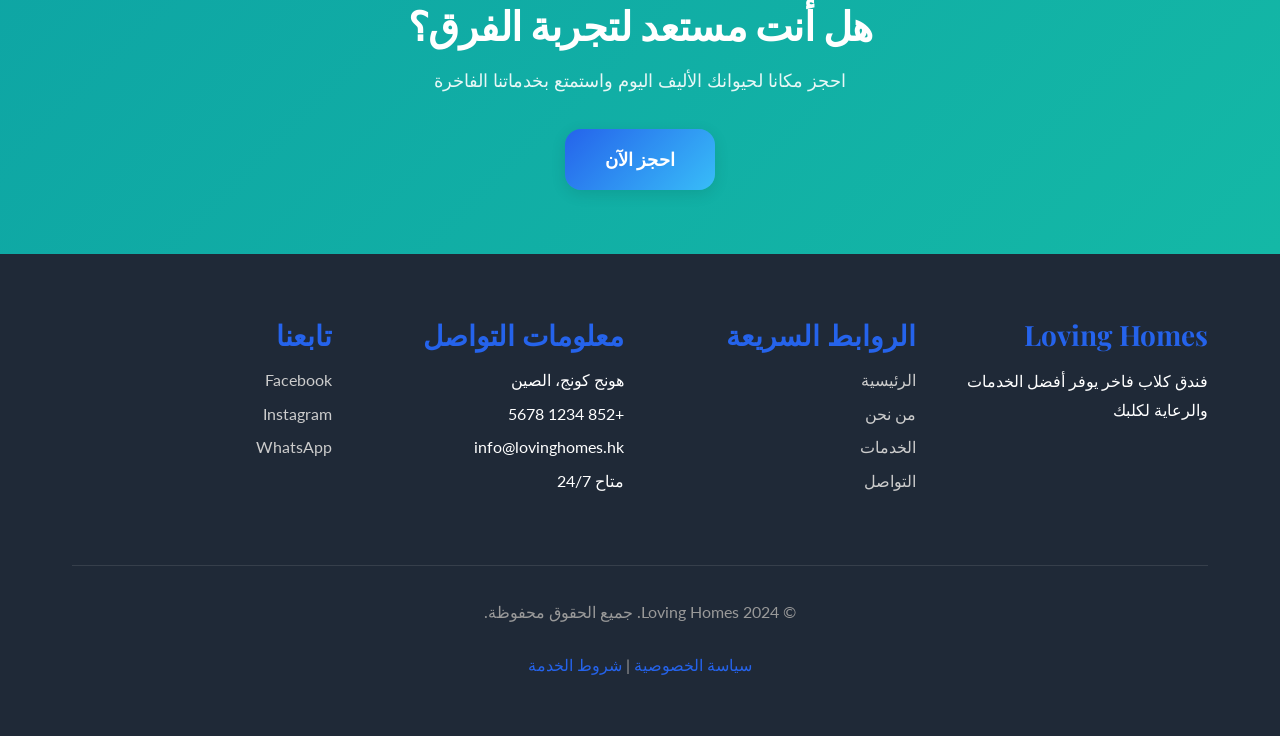
==== commit b21a45cc: "Merge branch 'main' into codex/add-logo-to-site-and-update-images-qusmqs" ====
--- a/html/index.html
+++ b/html/index.html
@@ -12,8 +12,8 @@
  <header>
   <nav class="navbar">
    <a href="index.html" class="logo">
-    <img src="../images/logo.png" alt="Loving Homes Logo" class="site-logo">
-    <span>Loving Homes</span>
+    <img src="../emoji/logo.svg" alt="Sunrise Pet Resort Logo" class="site-logo">
+    <span>Sunrise Pet Resort</span>
    </a>
    
    <ul class="nav-links">
@@ -40,8 +40,8 @@
  
  <section class="hero">
   <div class="hero-content">
-   <h1>مرحبا بك في Loving Homes</h1>
-   <p>فندق كلاب فاخر يوفر أفضل الخدمات والرعاية لكلبك في هونج كونج</p>
+   <h1>مرحبا بك في Sunrise Pet Resort</h1>
+   <p>فندق كلاب فاخر يوفر أفضل الخدمات والرعاية لحيوانك الأليف في هونج كونج</p>
    <div class="hero-buttons">
     <a href="packages.html" class="btn btn-primary btn-lg">استكشف الباقات</a>
     <a href="contact.html" class="btn btn-secondary btn-lg">احجز الآن</a>
@@ -282,7 +282,7 @@
  <section class="section" style="background: linear-gradient(135deg, #0EA5A4 0%, #14B8A6 100%); color: white; text-align: center;">
   <div class="container">
    <h2 style="color: white; margin-bottom: 1rem;">هل أنت مستعد لتجربة الفرق؟</h2>
-   <p style="color: rgba(255, 255, 255, 0.9); margin-bottom: 2rem; font-size: 1.1rem;">احجز مكانا لكلبك اليوم واستمتع بخدماتنا الفاخرة</p>
+   <p style="color: rgba(255, 255, 255, 0.9); margin-bottom: 2rem; font-size: 1.1rem;">احجز مكانا لحيوانك الأليف اليوم واستمتع بخدماتنا الفاخرة</p>
    <a href="contact.html" class="btn btn-primary btn-lg">احجز الآن</a>
   </div>
  </section>
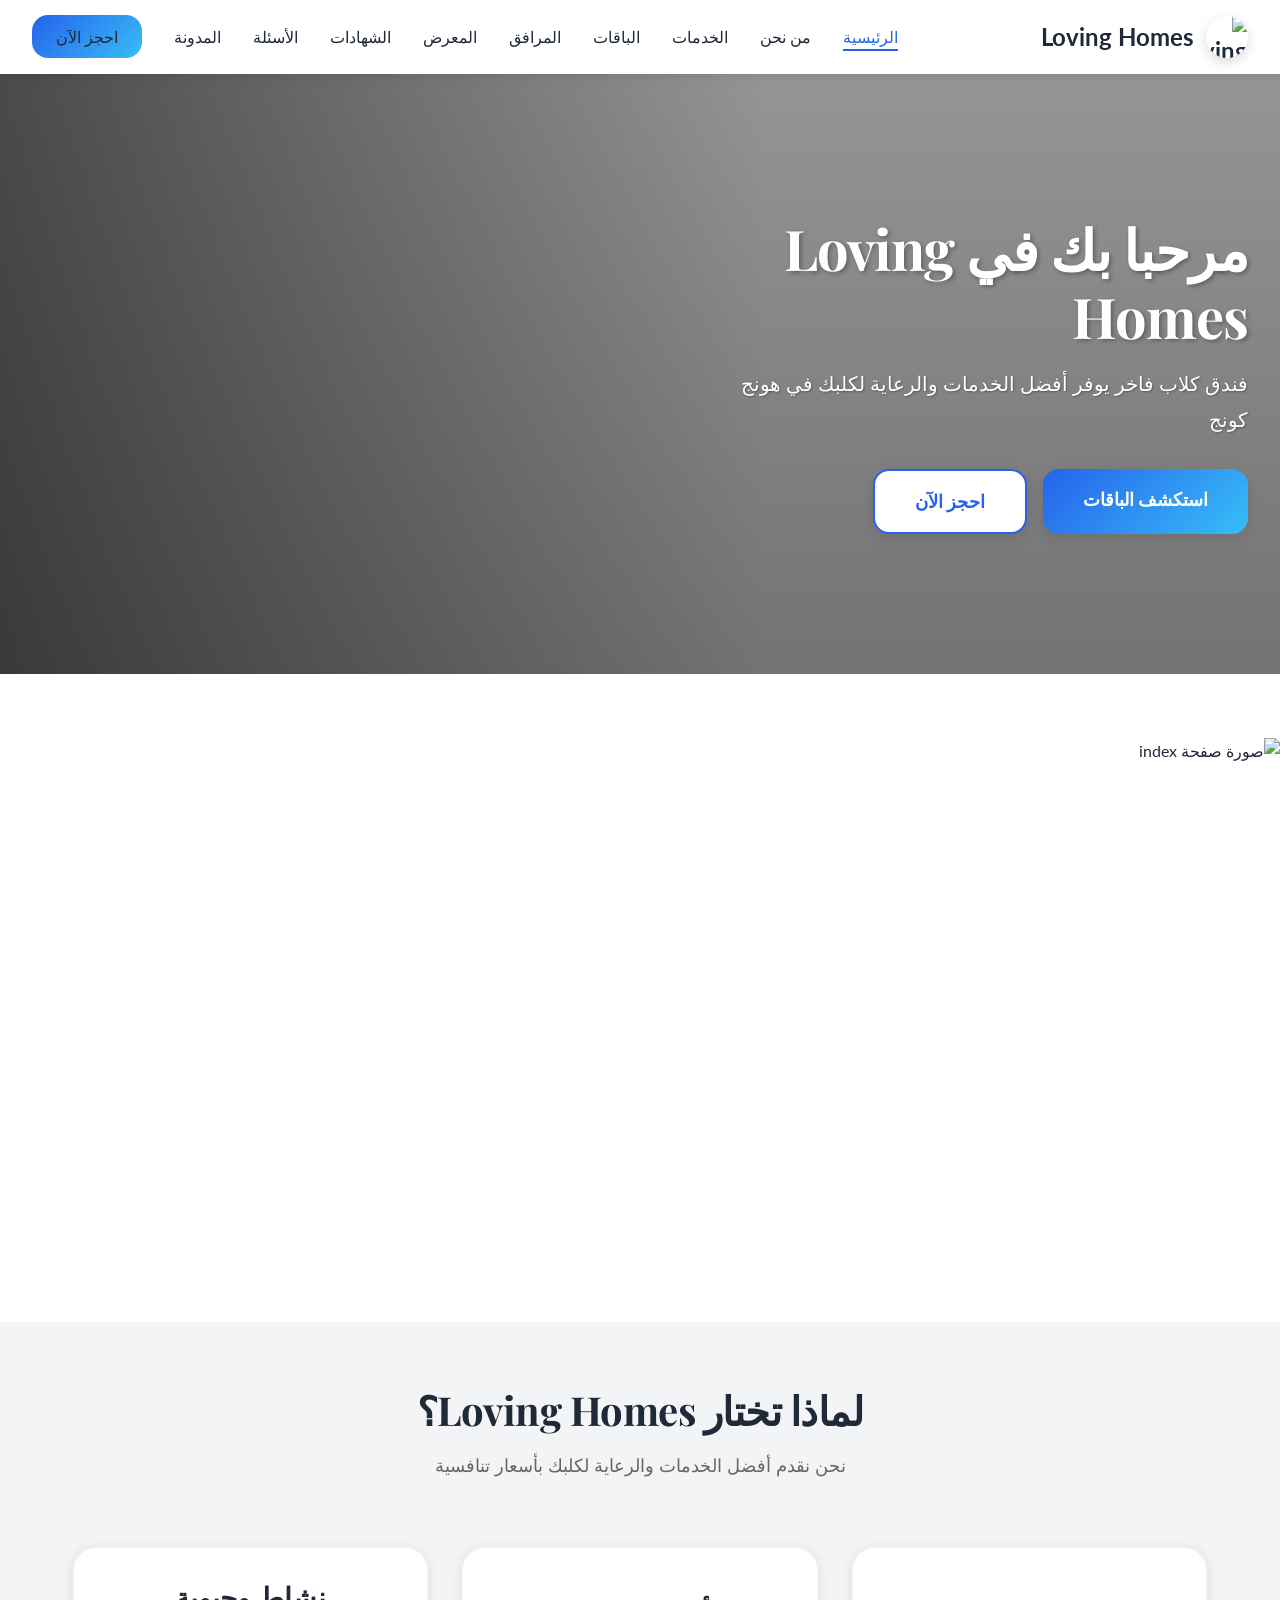
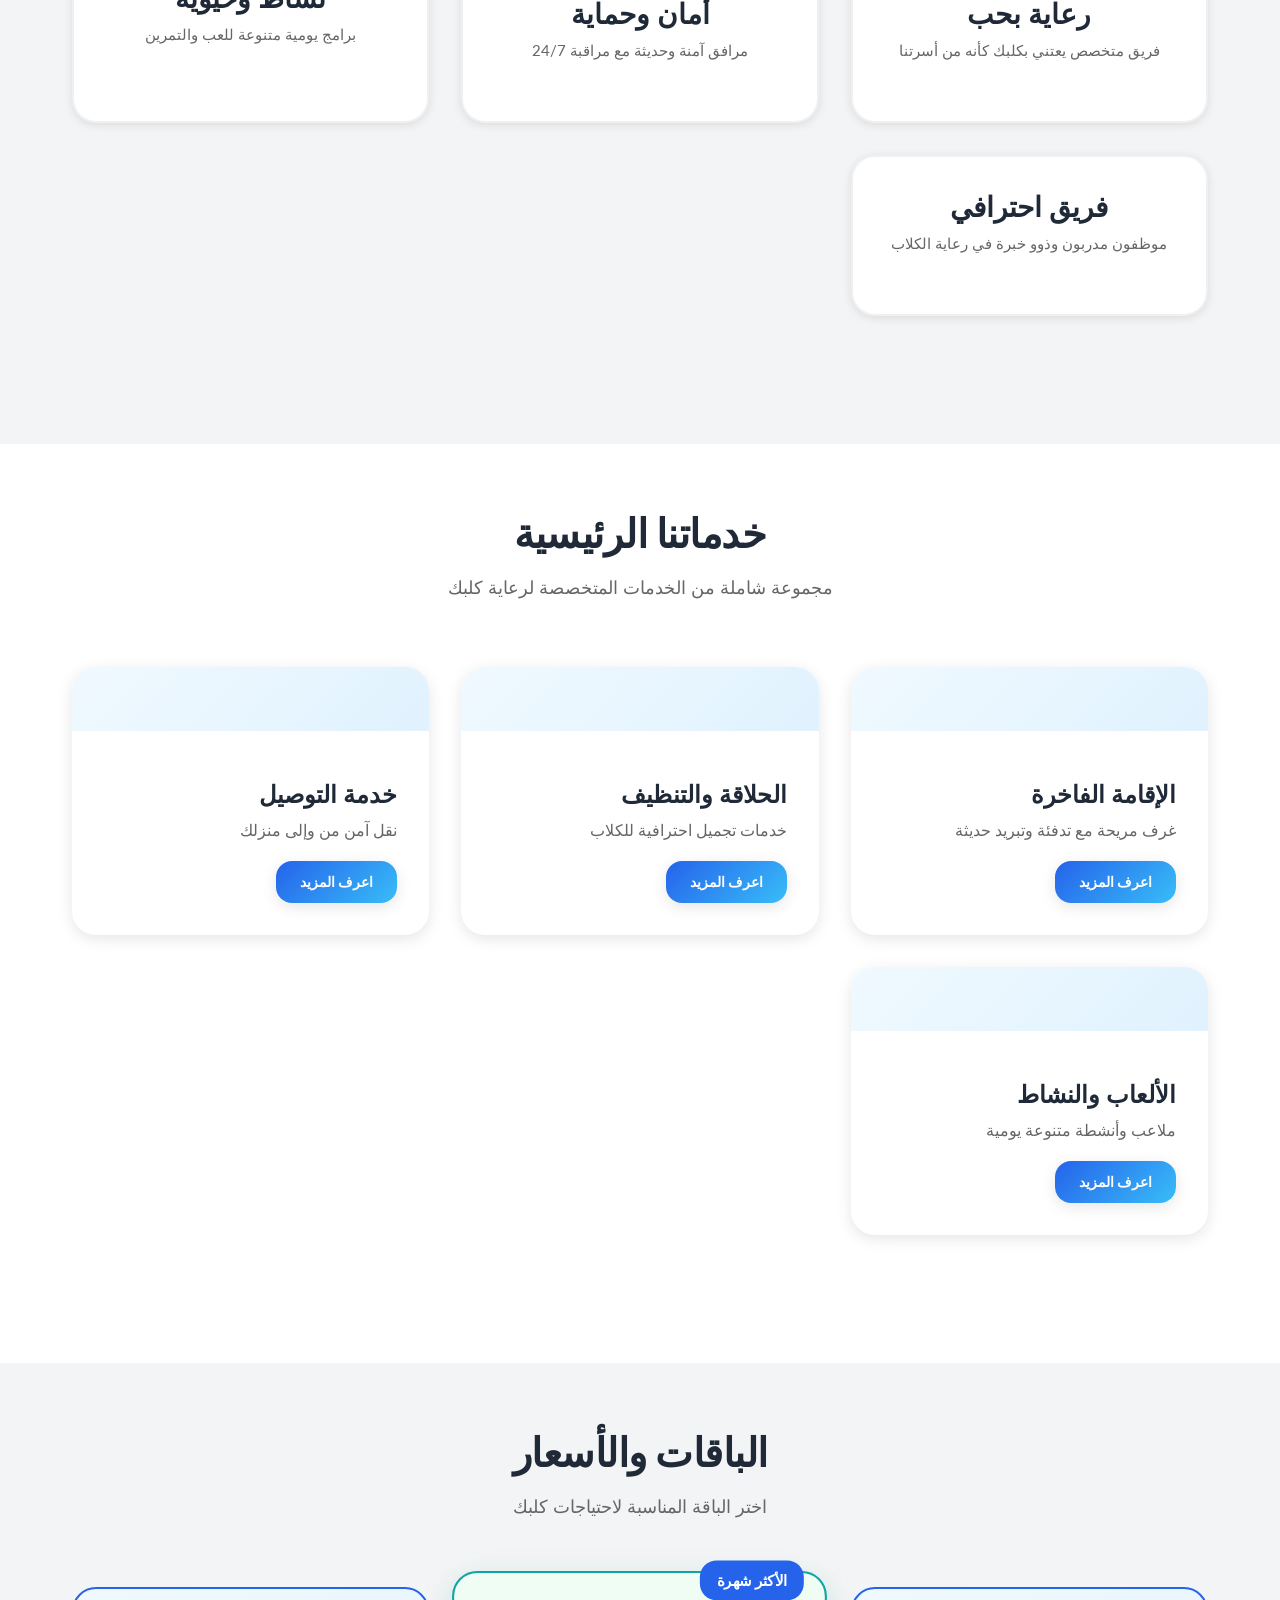
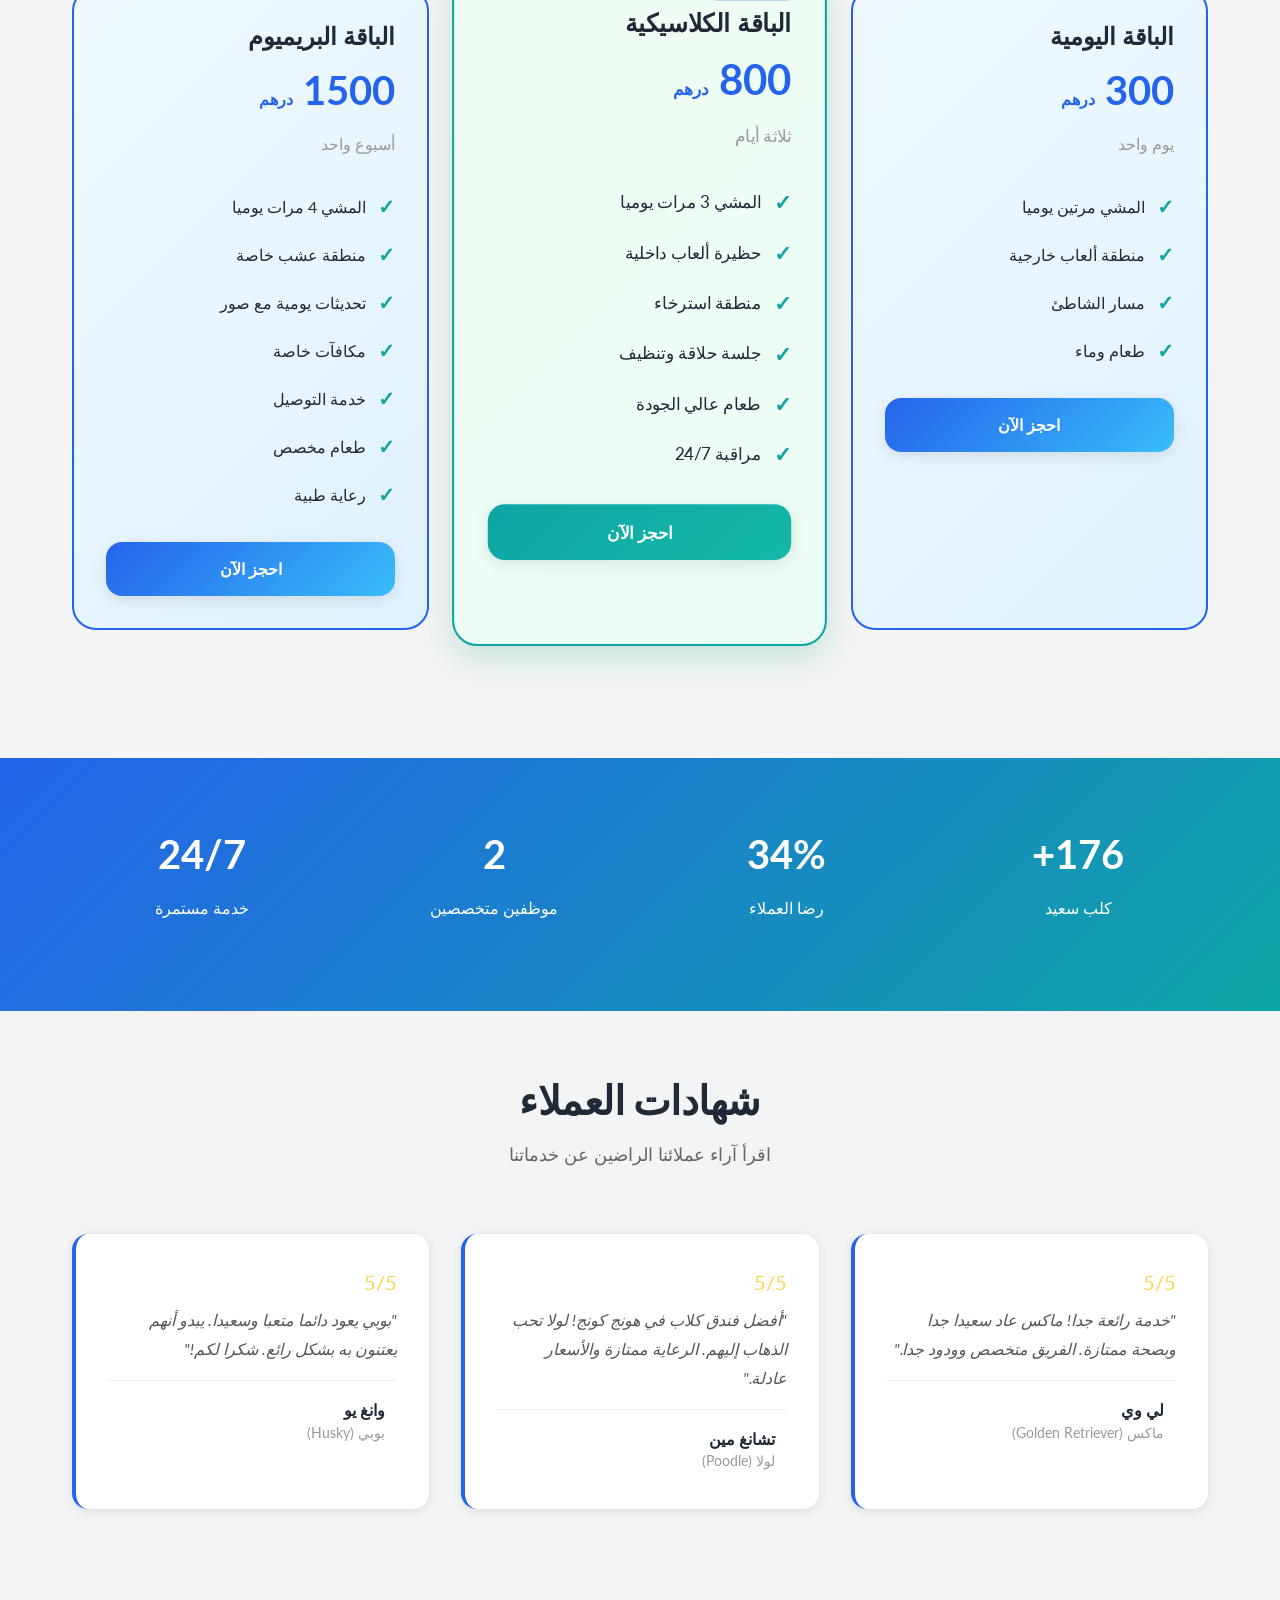
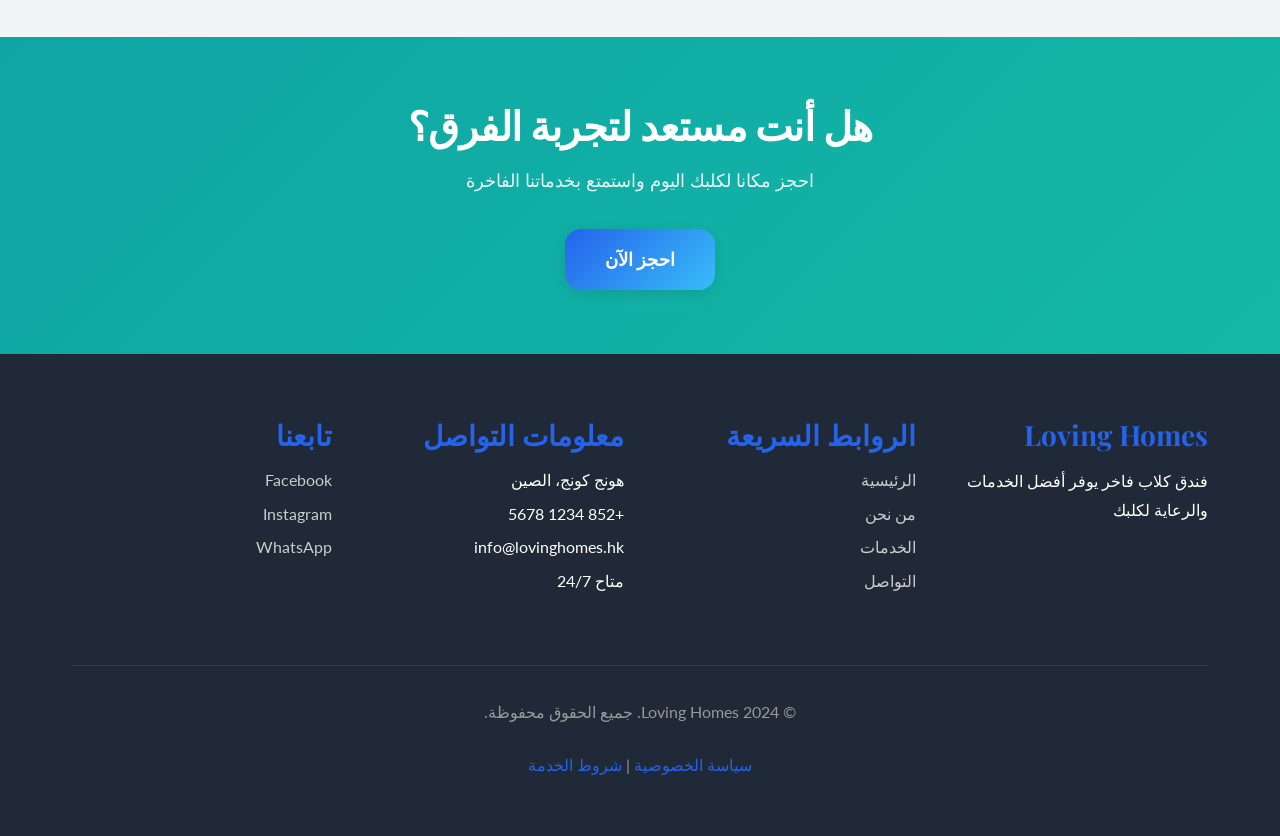
==== commit c99cbd52: "Make page cover full-width instead of boxed section" ====
--- a/html/index.html
+++ b/html/index.html
@@ -12,8 +12,8 @@
  <header>
   <nav class="navbar">
    <a href="index.html" class="logo">
-    <img src="../emoji/logo.svg" alt="Sunrise Pet Resort Logo" class="site-logo">
-    <span>Sunrise Pet Resort</span>
+    <img src="../images/logo.png" alt="Loving Homes Logo" class="site-logo">
+    <span>Loving Homes</span>
    </a>
    
    <ul class="nav-links">
@@ -40,8 +40,8 @@
  
  <section class="hero">
   <div class="hero-content">
-   <h1>مرحبا بك في Sunrise Pet Resort</h1>
-   <p>فندق كلاب فاخر يوفر أفضل الخدمات والرعاية لحيوانك الأليف في هونج كونج</p>
+   <h1>مرحبا بك في Loving Homes</h1>
+   <p>فندق كلاب فاخر يوفر أفضل الخدمات والرعاية لكلبك في هونج كونج</p>
    <div class="hero-buttons">
     <a href="packages.html" class="btn btn-primary btn-lg">استكشف الباقات</a>
     <a href="contact.html" class="btn btn-secondary btn-lg">احجز الآن</a>
@@ -282,7 +282,7 @@
  <section class="section" style="background: linear-gradient(135deg, #0EA5A4 0%, #14B8A6 100%); color: white; text-align: center;">
   <div class="container">
    <h2 style="color: white; margin-bottom: 1rem;">هل أنت مستعد لتجربة الفرق؟</h2>
-   <p style="color: rgba(255, 255, 255, 0.9); margin-bottom: 2rem; font-size: 1.1rem;">احجز مكانا لحيوانك الأليف اليوم واستمتع بخدماتنا الفاخرة</p>
+   <p style="color: rgba(255, 255, 255, 0.9); margin-bottom: 2rem; font-size: 1.1rem;">احجز مكانا لكلبك اليوم واستمتع بخدماتنا الفاخرة</p>
    <a href="contact.html" class="btn btn-primary btn-lg">احجز الآن</a>
   </div>
  </section>
--- a/css/style.css
+++ b/css/style.css
@@ -252,18 +252,24 @@
 }
 
 .page-cover-section {
-  padding-top: 2rem;
+  padding: 0;
+  margin: 0;
+}
+
+.page-cover-section .container {
+  max-width: 100%;
+  padding: 0;
 }
 
 .page-cover {
-  border-radius: var(--radius-lg);
+  border-radius: 0;
   overflow: hidden;
-  box-shadow: 0 12px 30px rgba(0, 0, 0, 0.12);
+  box-shadow: none;
 }
 
 .page-cover img {
   width: 100%;
-  height: 420px;
+  height: 520px;
   object-fit: cover;
   display: block;
 }
@@ -701,6 +707,10 @@
   .hero {
     height: 400px;
   }
+
+  .page-cover img {
+    height: 360px;
+  }
   
   .hero-content h1 {
     font-size: 2rem;
@@ -749,6 +759,10 @@
   
   .hero {
     height: 300px;
+  }
+
+  .page-cover img {
+    height: 260px;
   }
   
   .hero-content {
